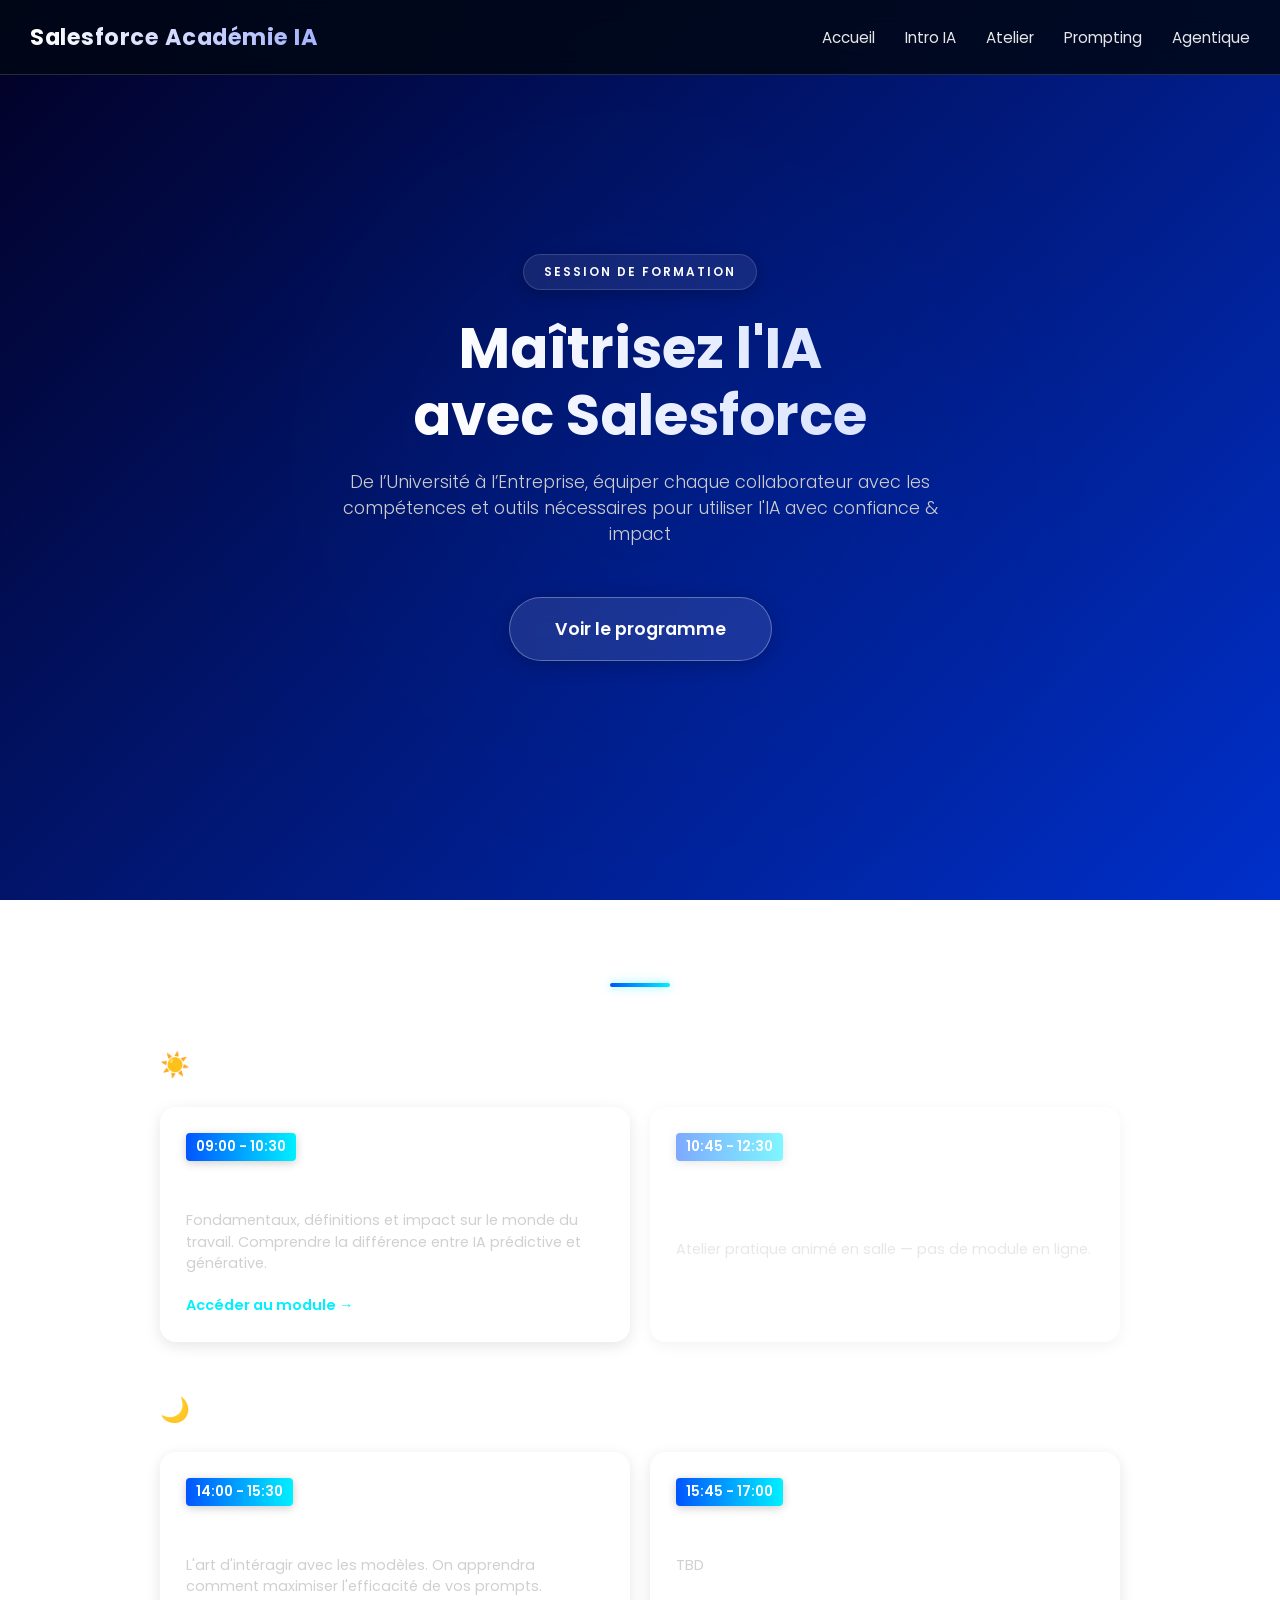
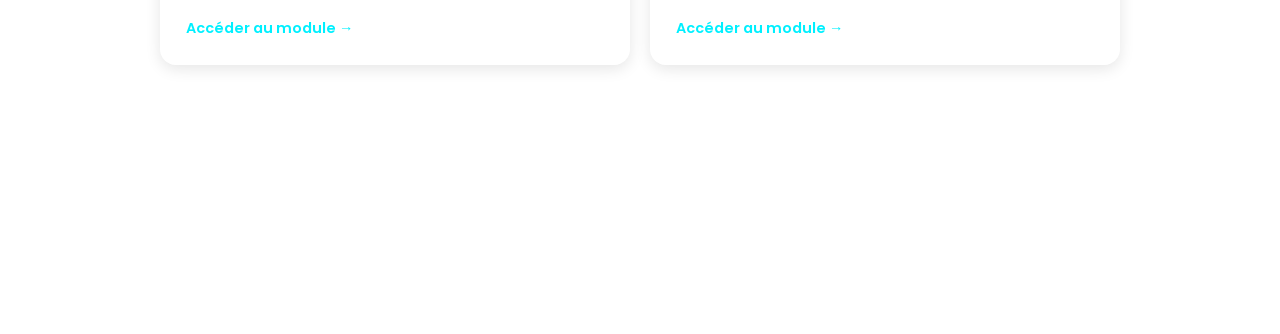
==== index.html @ 15f24043 "Remove Éthique nav item, add Accueil, delete card-game.html - Add Accueil as first nav item across a" ====
<!DOCTYPE html>
<html lang="fr">
<head>
    <meta charset="UTF-8">
    <meta name="viewport" content="width=device-width, initial-scale=1.0">
    <title>IA Académie - Accueil</title>
    
    <link href="https://fonts.googleapis.com/css2?family=Poppins:wght@300;400;500;600;700&display=swap" rel="stylesheet">
    
    <style>
        /* --- VARIABLES & SETUP --- */
        :root {
            /* Background: Gradient Moderne basé sur #0030CB */
            --bg-gradient: linear-gradient(135deg, #020024 0%, #0030CB 100%);
            
            /* On garde le gradient CTA pour les accents (titres, badges) uniquement */
            --cta-gradient: linear-gradient(90deg, #0055FF 0%, #00F0FF 100%);
            
            --text-main: #FFFFFF;
            --text-secondary: #E0E0E0;
            --glass-bg: rgba(255, 255, 255, 0.08);
            --glass-border: rgba(255, 255, 255, 0.15);
            --accent-color: #a5b4fc;
        }

        * {
            box-sizing: border-box;
            margin: 0;
            padding: 0;
        }

        body {
            font-family: 'Poppins', sans-serif;
            background: var(--bg-gradient);
            background-attachment: fixed;
            color: var(--text-main);
            min-height: 100vh;
            overflow-x: hidden;
        }

        a { text-decoration: none; color: inherit; transition: 0.3s; }
        ul { list-style: none; }

        /* --- NAVBAR --- */
        .navbar {
            background: rgba(0, 8, 20, 0.85);
            backdrop-filter: blur(12px);
            -webkit-backdrop-filter: blur(12px);
            padding: 20px 30px;
            display: flex;
            justify-content: space-between;
            align-items: center;
            position: sticky;
            top: 0;
            z-index: 100;
            border-bottom: 1px solid var(--glass-border);
        }

        .logo {
            font-size: 1.4rem;
            font-weight: 700;
            letter-spacing: 0.5px;
            display: flex;
            align-items: center;
            gap: 10px;
            background: linear-gradient(to right, #fff, #a5b4fc);
            -webkit-background-clip: text;
            -webkit-text-fill-color: transparent;
        }

        .nav-links { display: flex; gap: 30px; }
        .nav-links a { font-size: 0.95rem; font-weight: 400; opacity: 0.9; }
        .nav-links a:hover { opacity: 1; text-shadow: 0 0 10px rgba(255,255,255,0.5); }
        .hamburger { display: none; cursor: pointer; font-size: 1.8rem; color: white; }

        /* --- HERO SECTION --- */
        .hero {
            min-height: 85vh;
            display: flex;
            flex-direction: column;
            justify-content: center;
            align-items: center;
            text-align: center;
            padding: 20px;
            position: relative;
        }

        .hero::after {
            content: '';
            position: absolute;
            width: 300px;
            height: 300px;
            background: #0055FF;
            filter: blur(150px);
            opacity: 0.2;
            z-index: -1;
            border-radius: 50%;
        }

        .badge {
            background: var(--glass-bg);
            border: 1px solid var(--glass-border);
            color: #fff;
            padding: 8px 20px;
            border-radius: 50px;
            font-size: 0.75rem;
            font-weight: 600;
            text-transform: uppercase;
            letter-spacing: 2px;
            margin-bottom: 25px;
            backdrop-filter: blur(5px);
            box-shadow: 0 4px 15px rgba(0,0,0,0.2);
        }

        h1 {
            font-size: 3.5rem;
            line-height: 1.2;
            margin-bottom: 20px;
            font-weight: 700;
            background: linear-gradient(to right, #ffffff, #dbe4ff);
            -webkit-background-clip: text;
            -webkit-text-fill-color: transparent;
        }

        p.subtitle {
            font-size: 1.1rem;
            color: #ccc;
            max-width: 600px;
            margin-bottom: 50px;
            font-weight: 300;
        }

        /* --- BOUTON GLASSMORPHISM --- */
        .cta-button {
            /* Fond blanc transparent */
            background: rgba(255, 255, 255, 0.1); 
            /* Effet de flou */
            backdrop-filter: blur(12px);
            -webkit-backdrop-filter: blur(12px);
            
            color: white;
            border: 1px solid rgba(255, 255, 255, 0.3); /* Bordure fine et claire */
            
            padding: 18px 45px;
            border-radius: 50px;
            font-weight: 600;
            font-size: 1.1rem;
            transition: all 0.3s ease;
            box-shadow: 0 4px 20px rgba(0, 0, 0, 0.2);
        }

        .cta-button:hover {
            /* Devient plus blanc/opaque au survol */
            background: rgba(255, 255, 255, 0.25);
            transform: translateY(-3px) scale(1.02);
            box-shadow: 0 10px 30px rgba(255, 255, 255, 0.15); /* Glow blanc subtil */
            border-color: rgba(255, 255, 255, 0.5);
        }

        /* --- PLANNING SECTION --- */
        .planning-section {
            max-width: 1000px;
            margin: 0 auto;
            padding: 80px 20px;
        }

        .section-title {
            text-align: center;
            font-size: 2rem;
            margin-bottom: 60px;
            position: relative;
            display: inline-block;
            left: 50%;
            transform: translateX(-50%);
        }
        
        .section-title::after {
            content: '';
            display: block;
            width: 60px;
            height: 4px;
            background: var(--cta-gradient);
            margin: 15px auto 0;
            border-radius: 2px;
            box-shadow: 0 0 10px rgba(0, 240, 255, 0.5);
        }

        .session-block {
            margin-bottom: 50px;
        }

        .session-header {
            display: flex;
            align-items: center;
            gap: 15px;
            margin-bottom: 25px;
            color: #fff;
        }

        .session-header h3 {
            font-size: 1.5rem;
            font-weight: 600;
        }

        .session-icon {
            font-size: 1.5rem;
        }

        /* Grid des cartes */
        .cards-grid {
            display: grid;
            grid-template-columns: repeat(auto-fit, minmax(280px, 1fr));
            gap: 20px;
        }

        /* Style des cartes */
        .schedule-card {
            background: var(--glass-bg);
            border: 1px solid var(--glass-border);
            padding: 25px;
            border-radius: 16px;
            transition: all 0.3s ease;
            cursor: pointer;
            display: flex;
            flex-direction: column;
            height: 100%;
            position: relative;
            overflow: hidden;
            box-shadow: 0 4px 15px rgba(0, 0, 0, 0.1);
        }

        .schedule-card:hover {
            background: rgba(255, 255, 255, 0.15);
            transform: translateY(-5px);
            border-color: rgba(255, 255, 255, 0.3);
            box-shadow: 0 15px 40px rgba(0, 0, 0, 0.4);
        }

        .card-time {
            font-size: 0.85rem;
            font-weight: 600;
            color: #fff;
            margin-bottom: 10px;
            display: inline-block;
            background: var(--cta-gradient);
            padding: 4px 10px;
            border-radius: 4px;
            width: fit-content;
            box-shadow: 0 2px 10px rgba(0,0,0,0.2);
        }

        .schedule-card h4 {
            font-size: 1.2rem;
            margin-bottom: 10px;
            color: white;
        }

        .schedule-card p {
            font-size: 0.9rem;
            color: #d0d0d0;
            margin-bottom: 20px;
            flex-grow: 1;
            line-height: 1.5;
        }

        .card-link {
            font-size: 0.9rem;
            font-weight: 600;
            color: #00F0FF;
            display: flex;
            align-items: center;
            gap: 5px;
            opacity: 1;
        }

        .schedule-card:hover .card-link {
            text-decoration: underline;
            text-shadow: 0 0 8px rgba(0, 240, 255, 0.6);
        }

        /* --- FOOTER --- */
        footer {
            text-align: center;
            padding: 40px 20px;
            font-size: 0.8rem;
            color: rgba(255,255,255,0.5);
            border-top: 1px solid var(--glass-border);
            margin-top: 40px;
        }

        /* --- RESPONSIVE --- */
        @media (max-width: 768px) {
            h1 { font-size: 2.2rem; }
            .section-title { font-size: 1.6rem; }
            
            .hamburger { display: block; }
            .nav-links {
                position: absolute; top: 70px; left: 0; width: 100%;
                background: rgba(0, 8, 20, 0.95);
                backdrop-filter: blur(15px);
                flex-direction: column; align-items: center;
                padding: 40px 0;
                transform: translateY(-150%); transition: transform 0.4s ease;
                z-index: 99;
                border-bottom: 1px solid var(--glass-border);
            }
            .nav-links.active { transform: translateY(0); }
        }
    </style>
</head>
<body>

    <!-- Navigation -->
    <nav class="navbar">
        <a href="index.html" class="logo">Salesforce Académie IA</a>
        <div class="hamburger" onclick="toggleMenu()">☰</div>
        <ul class="nav-links" id="navLinks">
            <li><a href="index.html" class="active">Accueil</a></li>
            <li><a href="module1.html">Intro IA</a></li>
            <li><a href="atelier.html">Atelier</a></li>
            <li><a href="prompting.html">Prompting</a></li>
            <li><a href="agentique.html">Agentique</a></li>
        </ul>
    </nav>

    <!-- Hero Section -->
    <header class="hero">
        <span class="badge">Session de Formation</span>
        <h1>Maîtrisez l'IA<br>avec Salesforce</h1>
        <p class="subtitle">
            De l’Université à l’Entreprise, équiper chaque collaborateur avec les compétences et outils nécessaires pour utiliser l'IA avec confiance & impact

        </p>
        <a href="#planning" class="cta-button">Voir le programme</a>
    </header>

    <!-- Planning Section -->
    <section id="planning" class="planning-section">
        <h2 class="section-title">Planning de la Formation</h2>

        <!-- MATIN -->
        <div class="session-block">
            <div class="session-header">
                <span class="session-icon">☀️</span>
                <h3>Matin</h3>
            </div>
            
            <div class="cards-grid">
                <!-- Card 1 -->
                <a href="module1.html" class="schedule-card">
                    <span class="card-time">09:00 - 10:30</span>
                    <h4>Introduction à l'IA</h4>
                    <p>Fondamentaux, définitions et impact sur le monde du travail. Comprendre la différence entre IA prédictive et générative.</p>
                    <span class="card-link">Accéder au module →</span>
                </a>

                <!-- Card 2 -->
                <div class="schedule-card" style="opacity: 0.5; cursor: default;">
                    <span class="card-time">10:45 - 12:30</span>
                    <h4>Capacités de l'IA, usage éthique et responsable</h4>
                    <p>Atelier pratique animé en salle — pas de module en ligne.</p>
                </div>
            </div>
        </div>

        <!-- APRES-MIDI -->
        <div class="session-block">
            <div class="session-header">
                <span class="session-icon">🌙</span>
                <h3>Après-midi</h3>
            </div>
            
            <div class="cards-grid">
                <!-- Card 3 -->
                <a href="prompting.html" class="schedule-card">
                    <span class="card-time">14:00 - 15:30</span>
                    <h4>Prompt Engineering</h4>
                    <p>L'art d'intéragir avec les modèles. On apprendra comment maximiser l'efficacité de vos prompts.</p>
                    <span class="card-link">Accéder au module →</span>
                </a>

                <!-- Card 4 -->
                <a href="agentique.html" class="schedule-card">
                    <span class="card-time">15:45 - 17:00</span>
                    <h4>Atelier Pratique: agentique</h4>
                    <p>TBD</p>
                    <span class="card-link">Accéder au module →</span>
                </a>
            </div>
        </div>

    </section>

    <!-- Footer -->
    <footer>
        <p>© 2026 IA Académie - Salesforce</p>
    </footer>

    <!-- Script -->
    <script>
        function toggleMenu() {
            const nav = document.getElementById('navLinks');
            nav.classList.toggle('active');
        }
    </script>

</body>
</html>
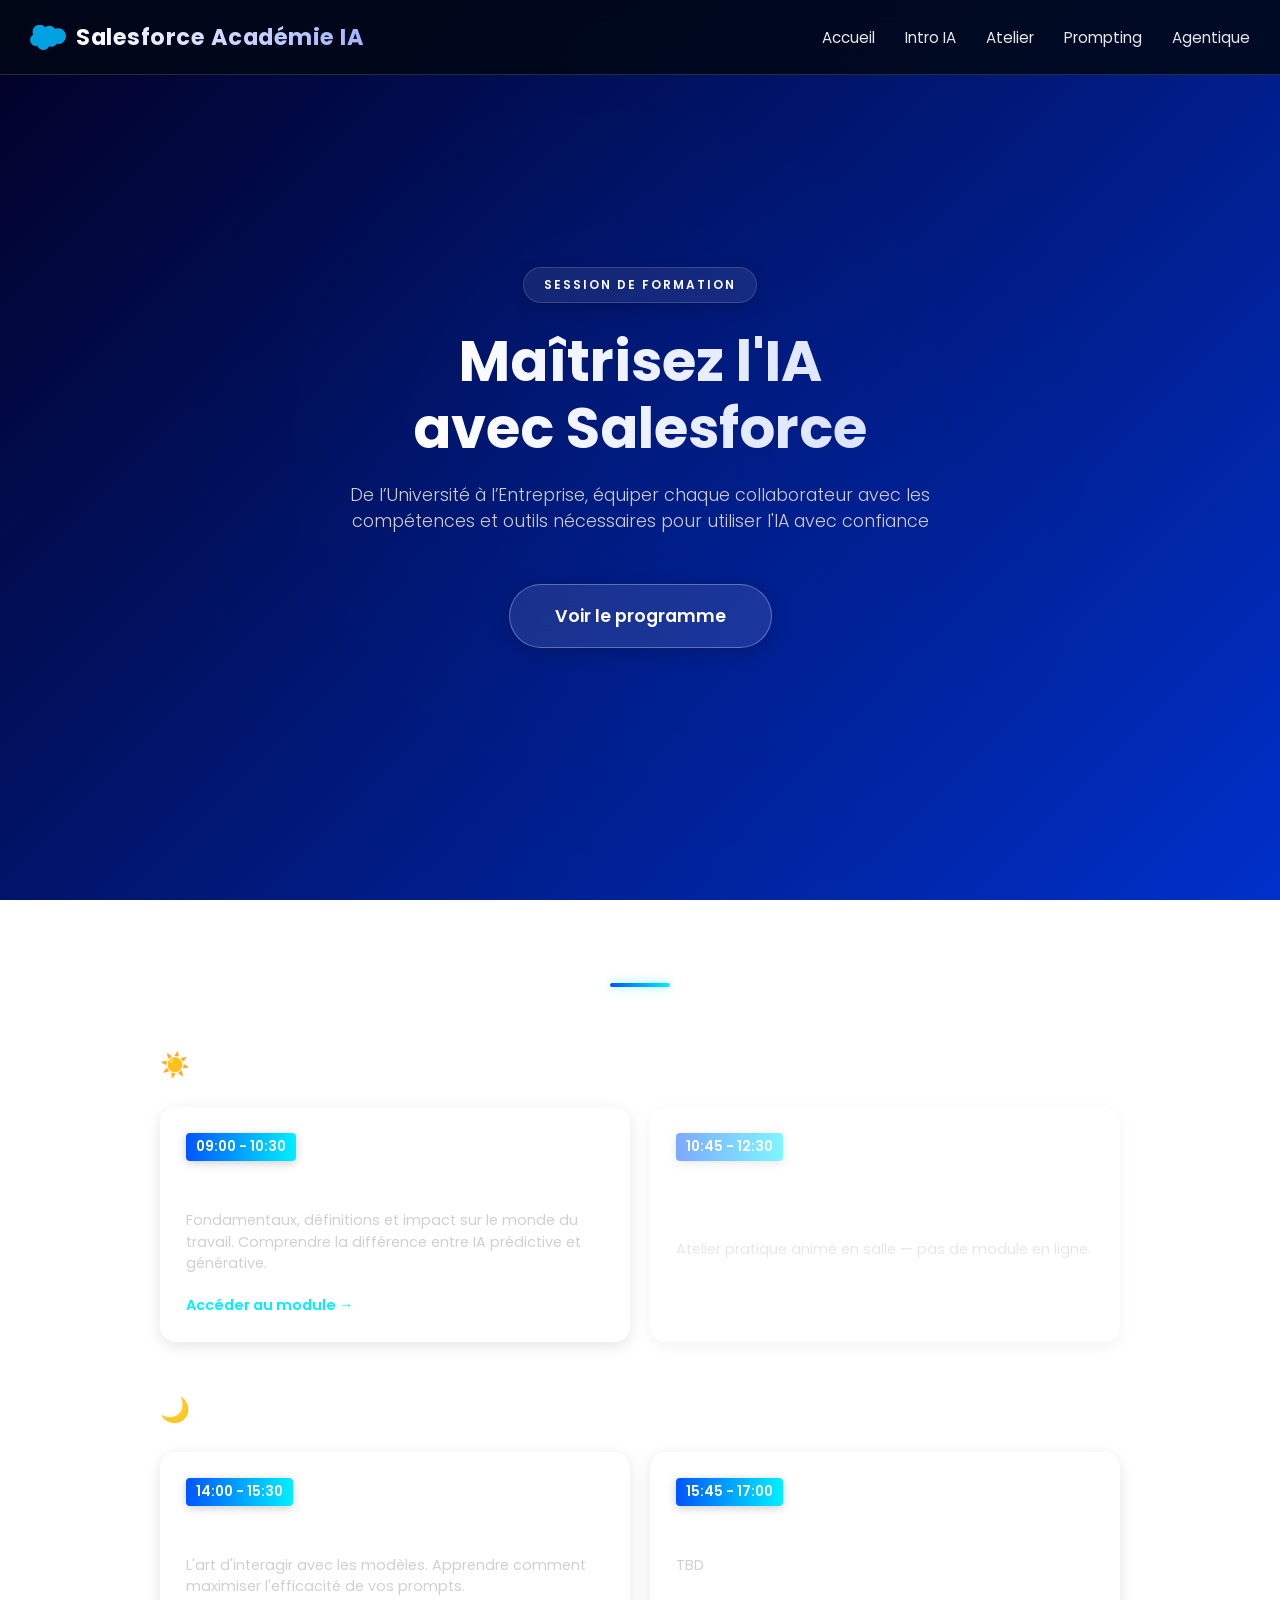
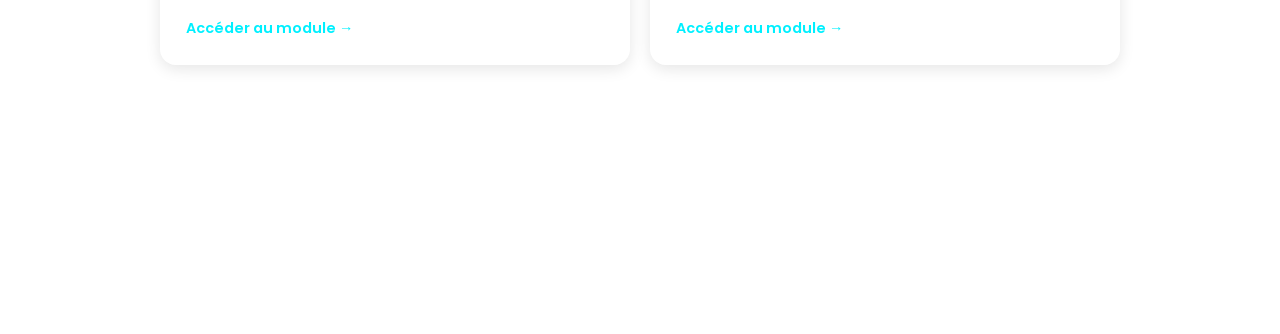
==== commit 9aaa5d8b: "Enhance navbar logo with SVG and gradient text - Update logo in the navbar to include an SVG graphic" ====
--- a/index.html
+++ b/index.html
@@ -63,6 +63,11 @@
             display: flex;
             align-items: center;
             gap: 10px;
+        }
+
+        .logo svg { flex-shrink: 0; }
+
+        .logo span {
             background: linear-gradient(to right, #fff, #a5b4fc);
             -webkit-background-clip: text;
             -webkit-text-fill-color: transparent;
@@ -312,7 +317,10 @@
 
     <!-- Navigation -->
     <nav class="navbar">
-        <a href="index.html" class="logo">Salesforce Académie IA</a>
+        <a href="index.html" class="logo">
+          <svg width="36" height="25" viewBox="0 0 273 191" aria-hidden="true"><path fill="#00A1E0" d="M113.7 20.8c8.8-9.2 21-14.9 34.6-14.9 18 0 33.7 10 42.1 24.9 7.3-3.3 15.3-5.1 23.8-5.1 32.5 0 58.9 26.6 58.9 59.5 0 32.8-26.4 59.5-58.9 59.5-4 0-7.9-.4-11.7-1.2-7.4 13.2-21.5 22.1-37.7 22.1-6.8 0-13.2-1.6-18.9-4.3-7.5 17.6-25 30-45.4 30-21.3 0-39.4-13.4-46.4-32.2-3.1.7-6.3 1-9.6 1C20.4 160.1 0 139.6 0 114.1 0 97 9.2 82.1 22.9 74.3c-2.9-6.7-4.5-14.1-4.5-21.9 0-30.4 24.7-55 55.2-55 17.9 0 33.8 8.5 43.9 21.7z"/></svg>
+          <span>Salesforce Académie IA</span>
+        </a>
         <div class="hamburger" onclick="toggleMenu()">☰</div>
         <ul class="nav-links" id="navLinks">
             <li><a href="index.html" class="active">Accueil</a></li>
@@ -328,8 +336,7 @@
         <span class="badge">Session de Formation</span>
         <h1>Maîtrisez l'IA<br>avec Salesforce</h1>
         <p class="subtitle">
-            De l’Université à l’Entreprise, équiper chaque collaborateur avec les compétences et outils nécessaires pour utiliser l'IA avec confiance & impact
-
+            De l’Université à l’Entreprise, équiper chaque collaborateur avec les compétences et outils nécessaires pour utiliser l'IA avec confiance
         </p>
         <a href="#planning" class="cta-button">Voir le programme</a>
     </header>
@@ -375,7 +382,7 @@
                 <a href="prompting.html" class="schedule-card">
                     <span class="card-time">14:00 - 15:30</span>
                     <h4>Prompt Engineering</h4>
-                    <p>L'art d'intéragir avec les modèles. On apprendra comment maximiser l'efficacité de vos prompts.</p>
+                    <p>L'art d'interagir avec les modèles. Apprendre comment maximiser l'efficacité de vos prompts.</p>
                     <span class="card-link">Accéder au module →</span>
                 </a>
 
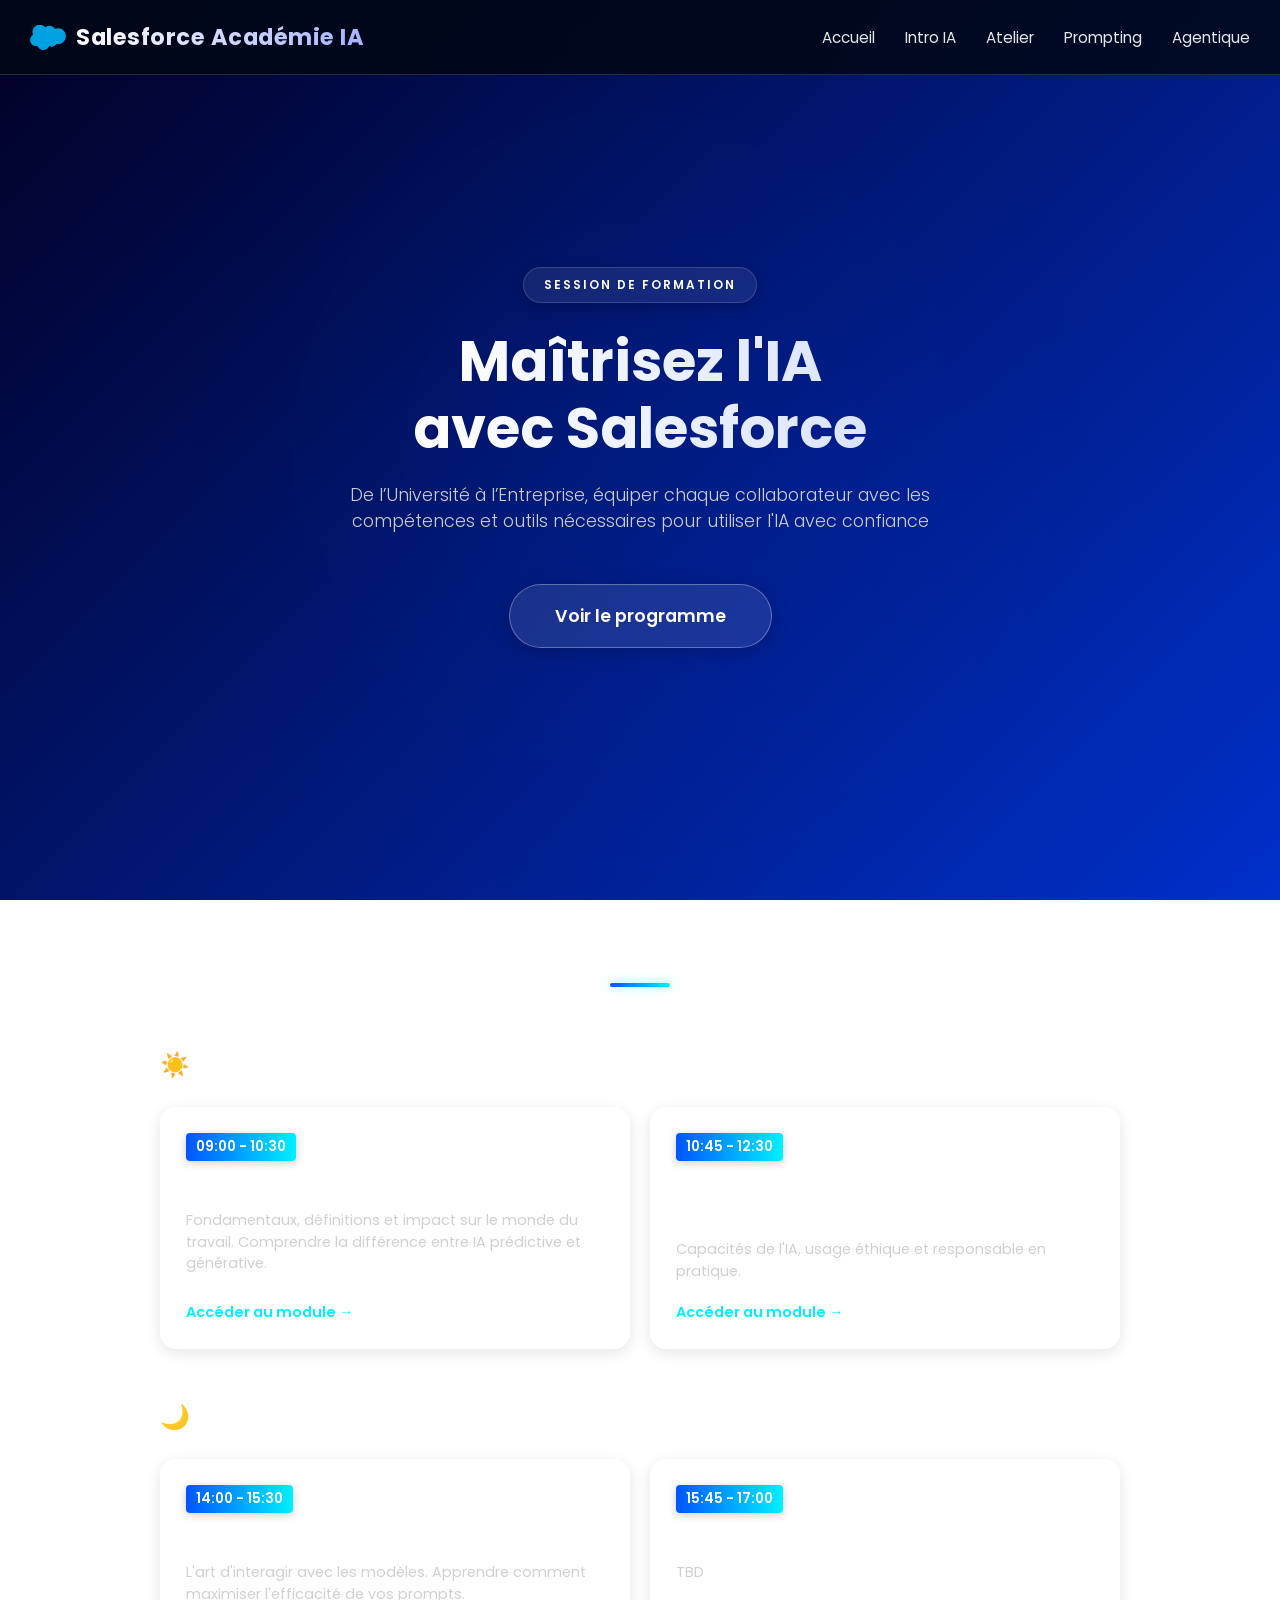
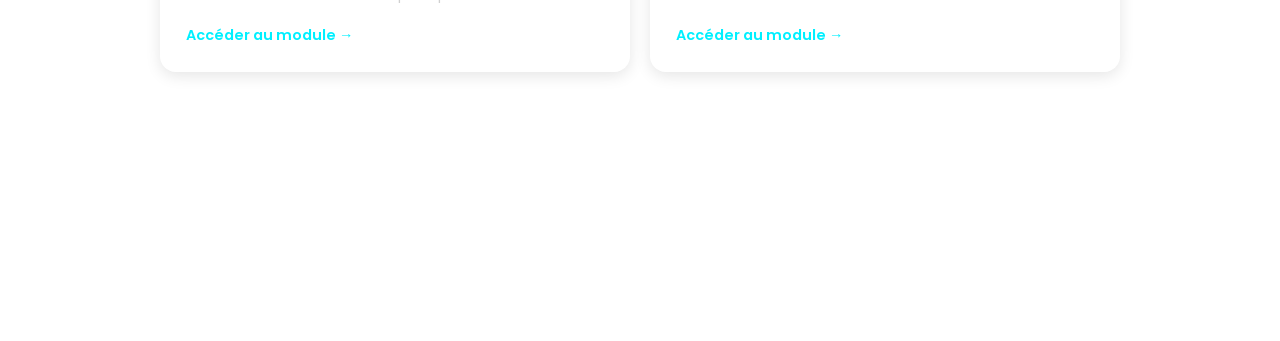
==== commit 5a253509: "Activate card 2 on homepage and add Module 2 badge to Atelier page - Convert disabled card 2 (Capaci" ====
--- a/index.html
+++ b/index.html
@@ -362,11 +362,12 @@
                 </a>
 
                 <!-- Card 2 -->
-                <div class="schedule-card" style="opacity: 0.5; cursor: default;">
+                <a href="atelier.html" class="schedule-card">
                     <span class="card-time">10:45 - 12:30</span>
                     <h4>Capacités de l'IA, usage éthique et responsable</h4>
-                    <p>Atelier pratique animé en salle — pas de module en ligne.</p>
-                </div>
+                    <p>Capacités de l'IA, usage éthique et responsable en pratique.</p>
+                    <span class="card-link">Accéder au module →</span>
+                </a>
             </div>
         </div>
 
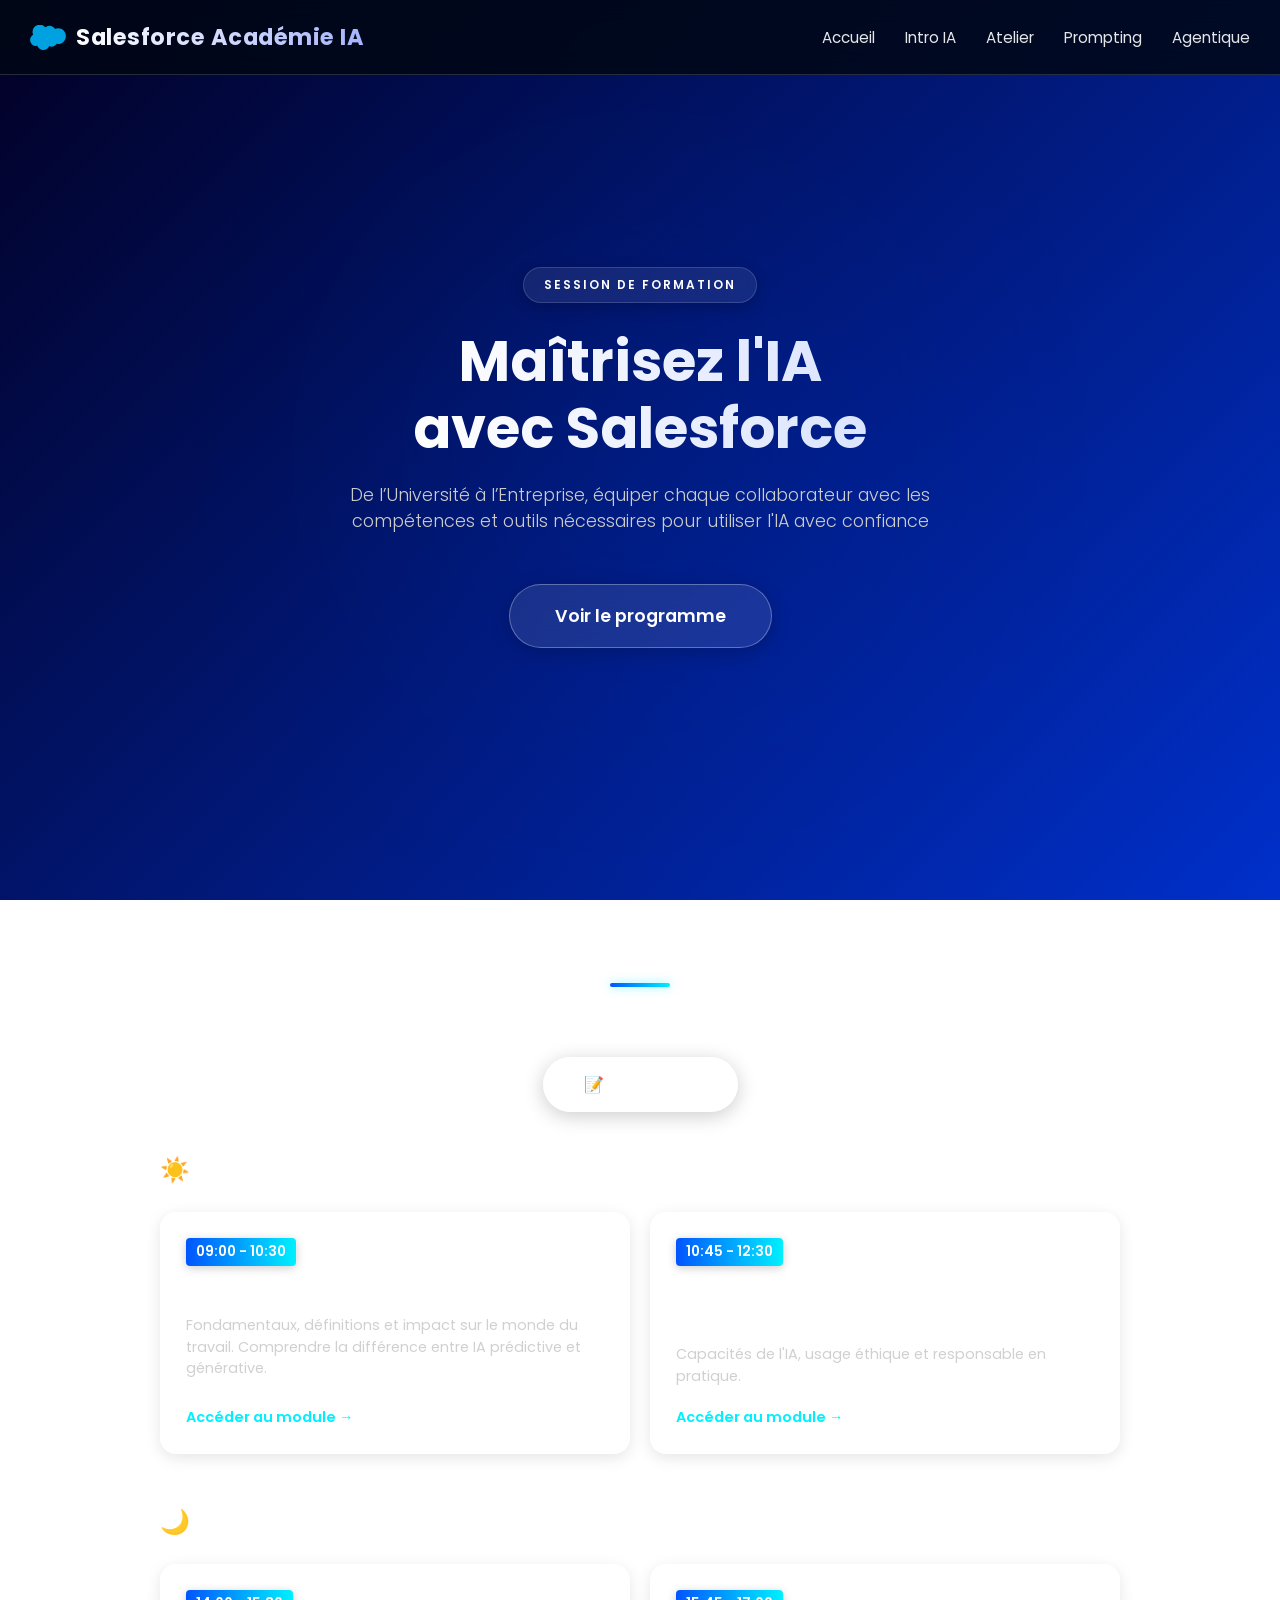
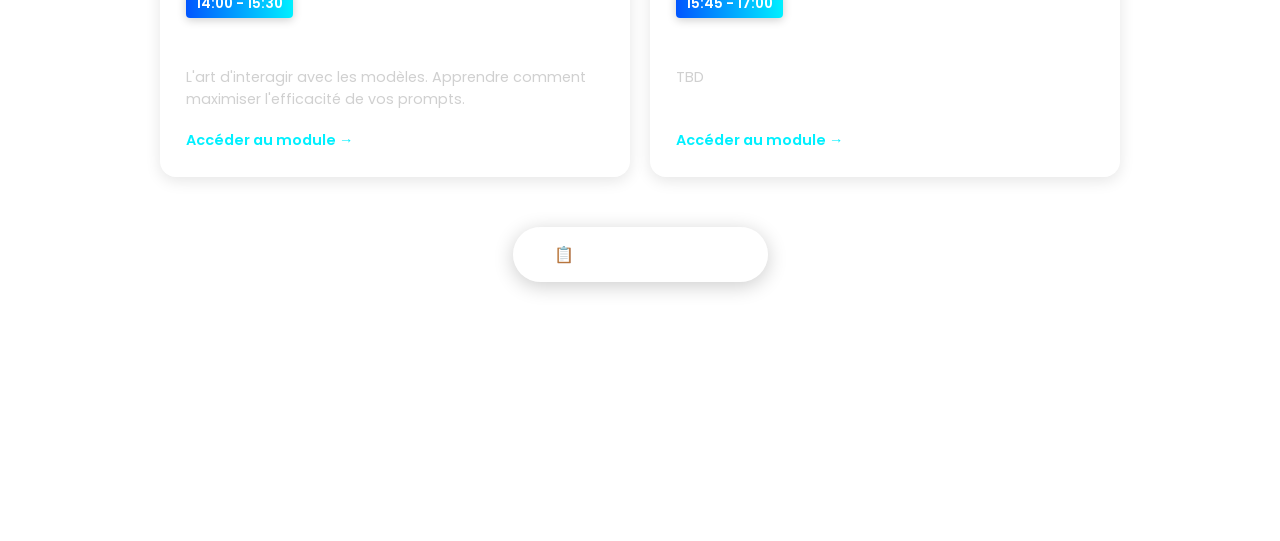
==== commit c13bdfd4: "Add Icebreaker and Bilan survey CTA buttons to planning section Add two glassmorphism pill buttons i" ====
--- a/index.html
+++ b/index.html
@@ -281,6 +281,34 @@
         .schedule-card:hover .card-link {
             text-decoration: underline;
             text-shadow: 0 0 8px rgba(0, 240, 255, 0.6);
+        }
+
+        /* --- SURVEY CTA --- */
+        .survey-cta {
+            display: flex;
+            justify-content: center;
+            margin: 10px 0 40px;
+        }
+
+        .survey-cta a {
+            background: rgba(255, 255, 255, 0.1);
+            backdrop-filter: blur(12px);
+            -webkit-backdrop-filter: blur(12px);
+            color: white;
+            border: 1px solid rgba(255, 255, 255, 0.3);
+            padding: 14px 40px;
+            border-radius: 50px;
+            font-weight: 600;
+            font-size: 1rem;
+            transition: all 0.3s ease;
+            box-shadow: 0 4px 20px rgba(0, 0, 0, 0.2);
+        }
+
+        .survey-cta a:hover {
+            background: rgba(255, 255, 255, 0.25);
+            transform: translateY(-3px);
+            box-shadow: 0 10px 30px rgba(255, 255, 255, 0.15);
+            border-color: rgba(255, 255, 255, 0.5);
         }
 
         /* --- FOOTER --- */
@@ -345,6 +373,12 @@
     <section id="planning" class="planning-section">
         <h2 class="section-title">Planning de la Formation</h2>
 
+        <div class="survey-cta">
+            <a href="https://docs.google.com/forms/d/e/1FAIpQLSdh7FRAZE_5C-WHEEUh0T2xPKEbGEBW0-rpfwL7Cf2X2sF14A/viewform?usp=header" target="_blank" rel="noopener noreferrer">
+                📝 Icebreaker
+            </a>
+        </div>
+
         <!-- MATIN -->
         <div class="session-block">
             <div class="session-header">
@@ -397,6 +431,12 @@
             </div>
         </div>
 
+        <div class="survey-cta">
+            <a href="https://docs.google.com/forms/d/e/1FAIpQLSfpRXRvVIoD89FZanu3e4SInQTJPW7uNGNzbZXC8eq5pmvjHg/viewform?usp=header" target="_blank" rel="noopener noreferrer">
+                📋 Bilan de la journée
+            </a>
+        </div>
+
     </section>
 
     <!-- Footer -->
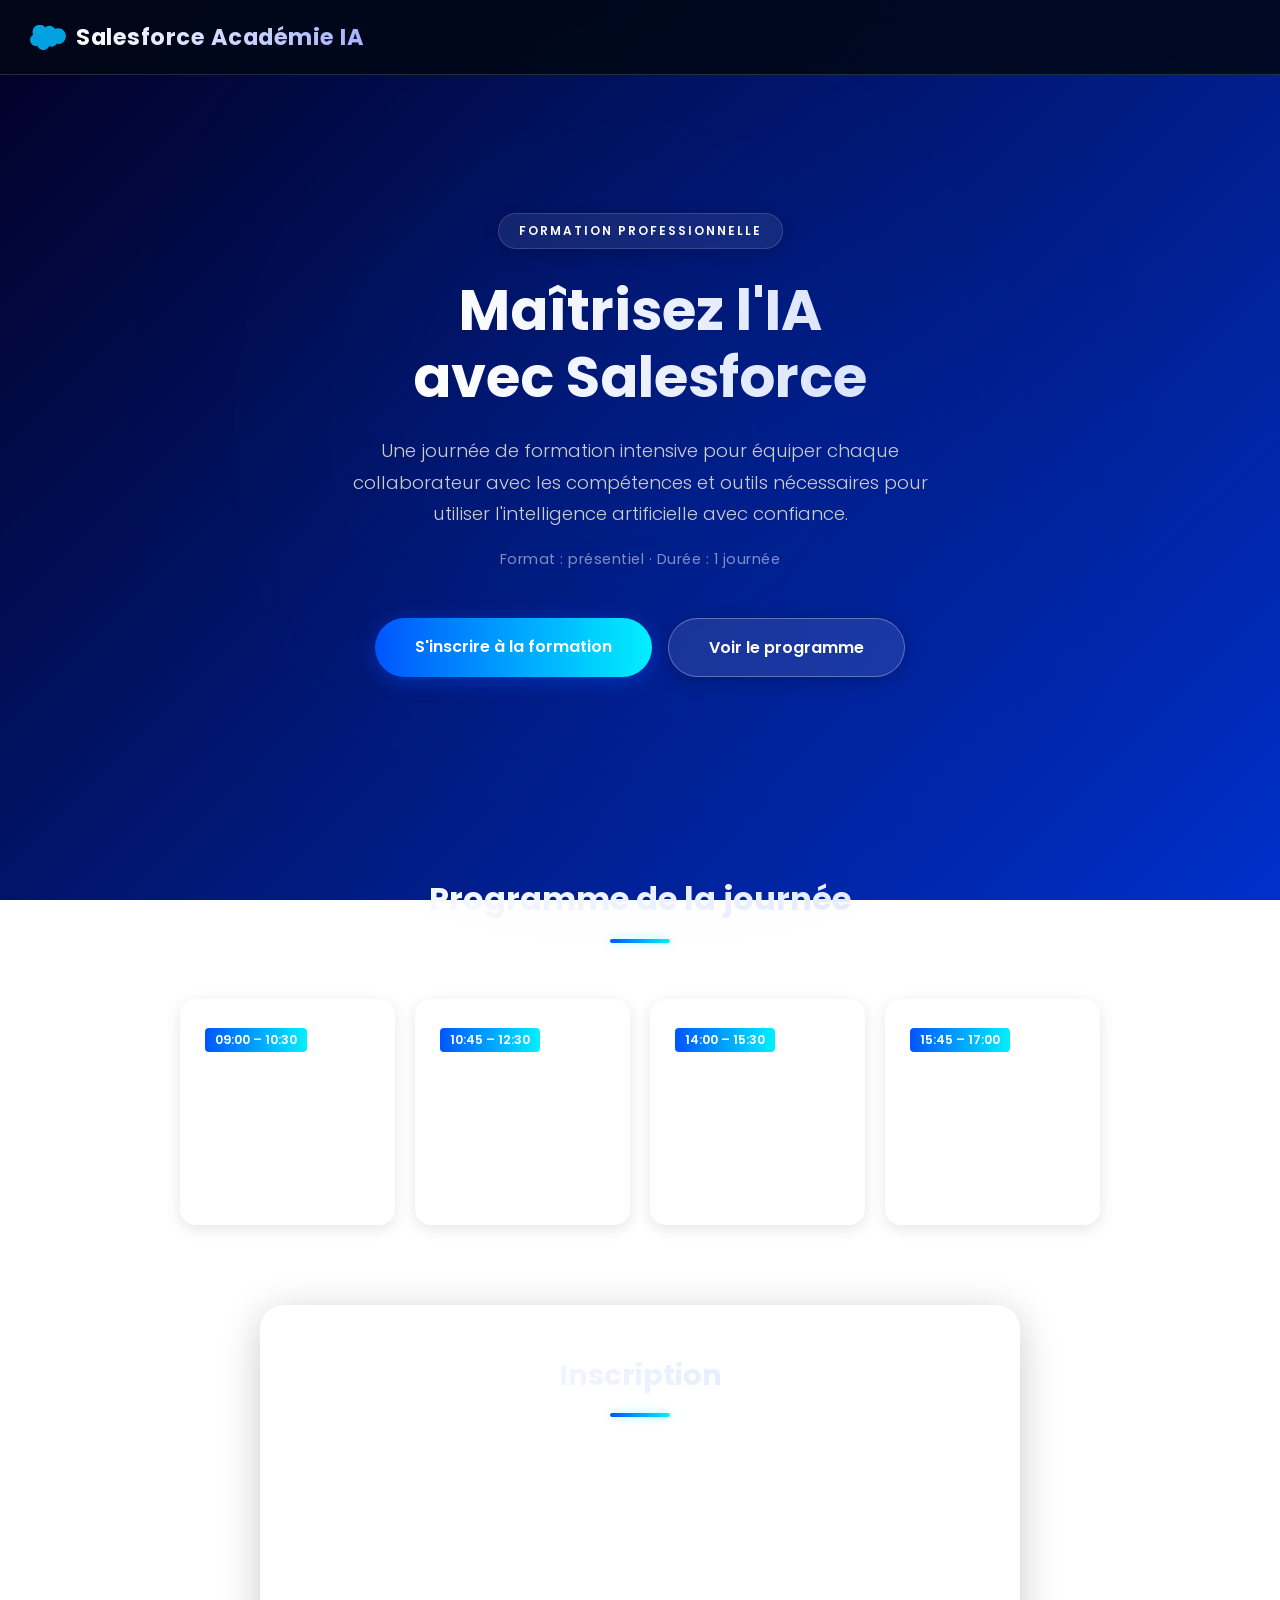
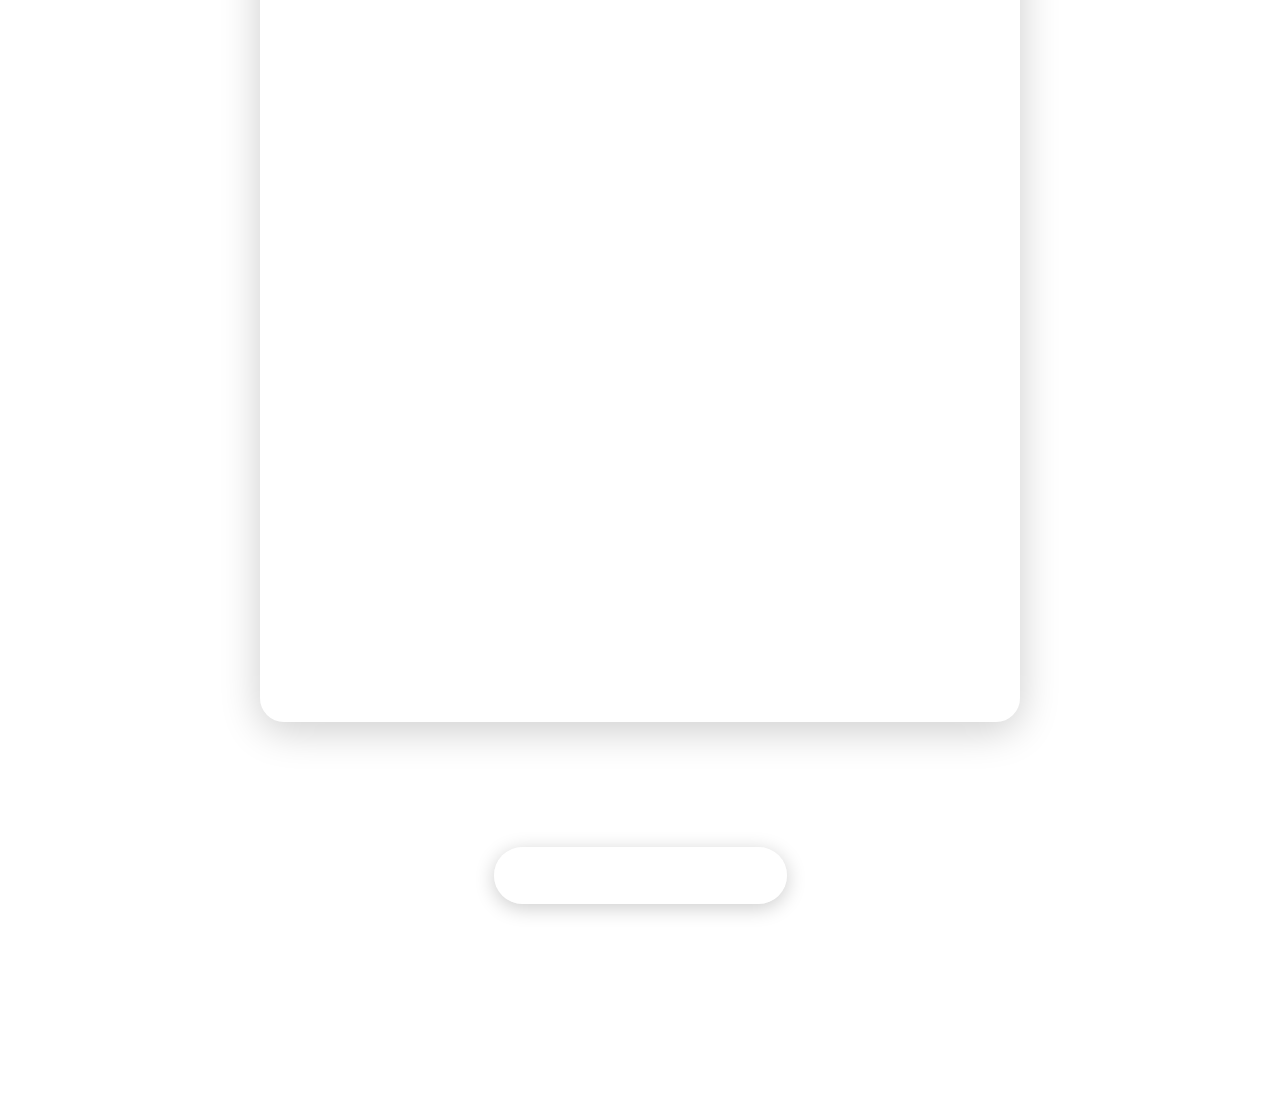
==== commit 34d45e1c: "Add public landing page and move training home to home.html Create a new index.html landing page wit" ====
--- a/index.html
+++ b/index.html
@@ -3,31 +3,21 @@
 <head>
     <meta charset="UTF-8">
     <meta name="viewport" content="width=device-width, initial-scale=1.0">
-    <title>IA Académie - Accueil</title>
-    
+    <title>Salesforce Académie IA — Inscription</title>
+
     <link href="https://fonts.googleapis.com/css2?family=Poppins:wght@300;400;500;600;700&display=swap" rel="stylesheet">
-    
+
     <style>
         /* --- VARIABLES & SETUP --- */
         :root {
-            /* Background: Gradient Moderne basé sur #0030CB */
             --bg-gradient: linear-gradient(135deg, #020024 0%, #0030CB 100%);
-            
-            /* On garde le gradient CTA pour les accents (titres, badges) uniquement */
             --cta-gradient: linear-gradient(90deg, #0055FF 0%, #00F0FF 100%);
-            
             --text-main: #FFFFFF;
-            --text-secondary: #E0E0E0;
             --glass-bg: rgba(255, 255, 255, 0.08);
             --glass-border: rgba(255, 255, 255, 0.15);
-            --accent-color: #a5b4fc;
-        }
-
-        * {
-            box-sizing: border-box;
-            margin: 0;
-            padding: 0;
-        }
+        }
+
+        * { box-sizing: border-box; margin: 0; padding: 0; }
 
         body {
             font-family: 'Poppins', sans-serif;
@@ -39,7 +29,6 @@
         }
 
         a { text-decoration: none; color: inherit; transition: 0.3s; }
-        ul { list-style: none; }
 
         /* --- NAVBAR --- */
         .navbar {
@@ -73,33 +62,31 @@
             -webkit-text-fill-color: transparent;
         }
 
-        .nav-links { display: flex; gap: 30px; }
-        .nav-links a { font-size: 0.95rem; font-weight: 400; opacity: 0.9; }
-        .nav-links a:hover { opacity: 1; text-shadow: 0 0 10px rgba(255,255,255,0.5); }
-        .hamburger { display: none; cursor: pointer; font-size: 1.8rem; color: white; }
-
-        /* --- HERO SECTION --- */
+        /* --- HERO --- */
         .hero {
-            min-height: 85vh;
+            min-height: 80vh;
             display: flex;
             flex-direction: column;
             justify-content: center;
             align-items: center;
             text-align: center;
-            padding: 20px;
+            padding: 60px 20px 40px;
             position: relative;
         }
 
         .hero::after {
             content: '';
             position: absolute;
-            width: 300px;
-            height: 300px;
+            width: 400px;
+            height: 400px;
             background: #0055FF;
-            filter: blur(150px);
-            opacity: 0.2;
+            filter: blur(160px);
+            opacity: 0.18;
             z-index: -1;
             border-radius: 50%;
+            top: 50%;
+            left: 50%;
+            transform: translate(-50%, -50%);
         }
 
         .badge {
@@ -112,7 +99,7 @@
             font-weight: 600;
             text-transform: uppercase;
             letter-spacing: 2px;
-            margin-bottom: 25px;
+            margin-bottom: 28px;
             backdrop-filter: blur(5px);
             box-shadow: 0 4px 15px rgba(0,0,0,0.2);
         }
@@ -120,183 +107,61 @@
         h1 {
             font-size: 3.5rem;
             line-height: 1.2;
-            margin-bottom: 20px;
+            margin-bottom: 24px;
             font-weight: 700;
             background: linear-gradient(to right, #ffffff, #dbe4ff);
             -webkit-background-clip: text;
             -webkit-text-fill-color: transparent;
         }
 
-        p.subtitle {
-            font-size: 1.1rem;
+        .subtitle {
+            font-size: 1.15rem;
             color: #ccc;
-            max-width: 600px;
-            margin-bottom: 50px;
+            max-width: 620px;
+            margin-bottom: 20px;
             font-weight: 300;
-        }
-
-        /* --- BOUTON GLASSMORPHISM --- */
-        .cta-button {
-            /* Fond blanc transparent */
-            background: rgba(255, 255, 255, 0.1); 
-            /* Effet de flou */
-            backdrop-filter: blur(12px);
-            -webkit-backdrop-filter: blur(12px);
-            
+            line-height: 1.7;
+        }
+
+        .hero-meta {
+            font-size: 0.9rem;
+            color: rgba(255,255,255,0.5);
+            margin-bottom: 48px;
+            letter-spacing: 0.5px;
+        }
+
+        .hero-actions {
+            display: flex;
+            gap: 16px;
+            flex-wrap: wrap;
+            justify-content: center;
+        }
+
+        .btn-primary {
+            background: var(--cta-gradient);
             color: white;
-            border: 1px solid rgba(255, 255, 255, 0.3); /* Bordure fine et claire */
-            
-            padding: 18px 45px;
+            border: none;
+            padding: 16px 40px;
             border-radius: 50px;
             font-weight: 600;
-            font-size: 1.1rem;
+            font-size: 1rem;
+            cursor: pointer;
             transition: all 0.3s ease;
-            box-shadow: 0 4px 20px rgba(0, 0, 0, 0.2);
-        }
-
-        .cta-button:hover {
-            /* Devient plus blanc/opaque au survol */
-            background: rgba(255, 255, 255, 0.25);
+            box-shadow: 0 4px 20px rgba(0, 85, 255, 0.4);
+        }
+
+        .btn-primary:hover {
             transform: translateY(-3px) scale(1.02);
-            box-shadow: 0 10px 30px rgba(255, 255, 255, 0.15); /* Glow blanc subtil */
-            border-color: rgba(255, 255, 255, 0.5);
-        }
-
-        /* --- PLANNING SECTION --- */
-        .planning-section {
-            max-width: 1000px;
-            margin: 0 auto;
-            padding: 80px 20px;
-        }
-
-        .section-title {
-            text-align: center;
-            font-size: 2rem;
-            margin-bottom: 60px;
-            position: relative;
-            display: inline-block;
-            left: 50%;
-            transform: translateX(-50%);
-        }
-        
-        .section-title::after {
-            content: '';
-            display: block;
-            width: 60px;
-            height: 4px;
-            background: var(--cta-gradient);
-            margin: 15px auto 0;
-            border-radius: 2px;
-            box-shadow: 0 0 10px rgba(0, 240, 255, 0.5);
-        }
-
-        .session-block {
-            margin-bottom: 50px;
-        }
-
-        .session-header {
-            display: flex;
-            align-items: center;
-            gap: 15px;
-            margin-bottom: 25px;
-            color: #fff;
-        }
-
-        .session-header h3 {
-            font-size: 1.5rem;
-            font-weight: 600;
-        }
-
-        .session-icon {
-            font-size: 1.5rem;
-        }
-
-        /* Grid des cartes */
-        .cards-grid {
-            display: grid;
-            grid-template-columns: repeat(auto-fit, minmax(280px, 1fr));
-            gap: 20px;
-        }
-
-        /* Style des cartes */
-        .schedule-card {
-            background: var(--glass-bg);
-            border: 1px solid var(--glass-border);
-            padding: 25px;
-            border-radius: 16px;
-            transition: all 0.3s ease;
-            cursor: pointer;
-            display: flex;
-            flex-direction: column;
-            height: 100%;
-            position: relative;
-            overflow: hidden;
-            box-shadow: 0 4px 15px rgba(0, 0, 0, 0.1);
-        }
-
-        .schedule-card:hover {
-            background: rgba(255, 255, 255, 0.15);
-            transform: translateY(-5px);
-            border-color: rgba(255, 255, 255, 0.3);
-            box-shadow: 0 15px 40px rgba(0, 0, 0, 0.4);
-        }
-
-        .card-time {
-            font-size: 0.85rem;
-            font-weight: 600;
-            color: #fff;
-            margin-bottom: 10px;
-            display: inline-block;
-            background: var(--cta-gradient);
-            padding: 4px 10px;
-            border-radius: 4px;
-            width: fit-content;
-            box-shadow: 0 2px 10px rgba(0,0,0,0.2);
-        }
-
-        .schedule-card h4 {
-            font-size: 1.2rem;
-            margin-bottom: 10px;
-            color: white;
-        }
-
-        .schedule-card p {
-            font-size: 0.9rem;
-            color: #d0d0d0;
-            margin-bottom: 20px;
-            flex-grow: 1;
-            line-height: 1.5;
-        }
-
-        .card-link {
-            font-size: 0.9rem;
-            font-weight: 600;
-            color: #00F0FF;
-            display: flex;
-            align-items: center;
-            gap: 5px;
-            opacity: 1;
-        }
-
-        .schedule-card:hover .card-link {
-            text-decoration: underline;
-            text-shadow: 0 0 8px rgba(0, 240, 255, 0.6);
-        }
-
-        /* --- SURVEY CTA --- */
-        .survey-cta {
-            display: flex;
-            justify-content: center;
-            margin: 10px 0 40px;
-        }
-
-        .survey-cta a {
+            box-shadow: 0 10px 30px rgba(0, 240, 255, 0.35);
+        }
+
+        .btn-ghost {
             background: rgba(255, 255, 255, 0.1);
             backdrop-filter: blur(12px);
             -webkit-backdrop-filter: blur(12px);
             color: white;
             border: 1px solid rgba(255, 255, 255, 0.3);
-            padding: 14px 40px;
+            padding: 16px 40px;
             border-radius: 50px;
             font-weight: 600;
             font-size: 1rem;
@@ -304,11 +169,133 @@
             box-shadow: 0 4px 20px rgba(0, 0, 0, 0.2);
         }
 
-        .survey-cta a:hover {
-            background: rgba(255, 255, 255, 0.25);
+        .btn-ghost:hover {
+            background: rgba(255, 255, 255, 0.2);
             transform: translateY(-3px);
-            box-shadow: 0 10px 30px rgba(255, 255, 255, 0.15);
             border-color: rgba(255, 255, 255, 0.5);
+        }
+
+        /* --- SECTION WRAPPER --- */
+        .section {
+            max-width: 960px;
+            margin: 0 auto;
+            padding: 80px 20px;
+        }
+
+        .section-title {
+            text-align: center;
+            font-size: 2rem;
+            font-weight: 700;
+            margin-bottom: 16px;
+            background: linear-gradient(to right, #ffffff, #dbe4ff);
+            -webkit-background-clip: text;
+            -webkit-text-fill-color: transparent;
+        }
+
+        .section-subtitle {
+            text-align: center;
+            font-size: 1rem;
+            color: rgba(255,255,255,0.55);
+            margin-bottom: 56px;
+        }
+
+        .section-divider {
+            width: 60px;
+            height: 4px;
+            background: var(--cta-gradient);
+            border-radius: 2px;
+            margin: 16px auto 56px;
+            box-shadow: 0 0 10px rgba(0, 240, 255, 0.4);
+        }
+
+        /* --- PROGRAMME CARDS --- */
+        .programme-grid {
+            display: grid;
+            grid-template-columns: repeat(auto-fit, minmax(200px, 1fr));
+            gap: 20px;
+        }
+
+        .programme-card {
+            background: var(--glass-bg);
+            border: 1px solid var(--glass-border);
+            border-radius: 16px;
+            padding: 28px 24px;
+            display: flex;
+            flex-direction: column;
+            gap: 10px;
+            box-shadow: 0 4px 15px rgba(0,0,0,0.1);
+            transition: all 0.3s ease;
+        }
+
+        .programme-card:hover {
+            background: rgba(255,255,255,0.12);
+            transform: translateY(-4px);
+            box-shadow: 0 12px 35px rgba(0,0,0,0.3);
+        }
+
+        .card-slot {
+            font-size: 0.78rem;
+            font-weight: 600;
+            color: #fff;
+            display: inline-block;
+            background: var(--cta-gradient);
+            padding: 3px 10px;
+            border-radius: 4px;
+            width: fit-content;
+        }
+
+        .programme-card h3 {
+            font-size: 1rem;
+            font-weight: 600;
+            color: #fff;
+            line-height: 1.4;
+        }
+
+        .programme-card p {
+            font-size: 0.85rem;
+            color: rgba(255,255,255,0.6);
+            line-height: 1.5;
+        }
+
+        /* --- REGISTRATION SECTION --- */
+        .registration-section {
+            background: var(--glass-bg);
+            border: 1px solid var(--glass-border);
+            border-radius: 24px;
+            padding: 48px 40px;
+            max-width: 760px;
+            margin: 0 auto;
+            box-shadow: 0 8px 40px rgba(0,0,0,0.2);
+            backdrop-filter: blur(10px);
+        }
+
+        .registration-section h2 {
+            text-align: center;
+            font-size: 1.8rem;
+            font-weight: 700;
+            margin-bottom: 8px;
+            background: linear-gradient(to right, #ffffff, #dbe4ff);
+            -webkit-background-clip: text;
+            -webkit-text-fill-color: transparent;
+        }
+
+        .registration-section .section-divider {
+            margin-bottom: 36px;
+        }
+
+        .form-wrapper {
+            display: flex;
+            justify-content: center;
+            border-radius: 12px;
+            overflow: hidden;
+        }
+
+        .form-wrapper iframe {
+            width: 100%;
+            min-height: 820px;
+            border: none;
+            border-radius: 12px;
+            background: transparent;
         }
 
         /* --- FOOTER --- */
@@ -316,7 +303,7 @@
             text-align: center;
             padding: 40px 20px;
             font-size: 0.8rem;
-            color: rgba(255,255,255,0.5);
+            color: rgba(255,255,255,0.4);
             border-top: 1px solid var(--glass-border);
             margin-top: 40px;
         }
@@ -325,19 +312,8 @@
         @media (max-width: 768px) {
             h1 { font-size: 2.2rem; }
             .section-title { font-size: 1.6rem; }
-            
-            .hamburger { display: block; }
-            .nav-links {
-                position: absolute; top: 70px; left: 0; width: 100%;
-                background: rgba(0, 8, 20, 0.95);
-                backdrop-filter: blur(15px);
-                flex-direction: column; align-items: center;
-                padding: 40px 0;
-                transform: translateY(-150%); transition: transform 0.4s ease;
-                z-index: 99;
-                border-bottom: 1px solid var(--glass-border);
-            }
-            .nav-links.active { transform: translateY(0); }
+            .registration-section { padding: 32px 20px; }
+            .programme-grid { grid-template-columns: 1fr; }
         }
     </style>
 </head>
@@ -346,97 +322,76 @@
     <!-- Navigation -->
     <nav class="navbar">
         <a href="index.html" class="logo">
-          <svg width="36" height="25" viewBox="0 0 273 191" aria-hidden="true"><path fill="#00A1E0" d="M113.7 20.8c8.8-9.2 21-14.9 34.6-14.9 18 0 33.7 10 42.1 24.9 7.3-3.3 15.3-5.1 23.8-5.1 32.5 0 58.9 26.6 58.9 59.5 0 32.8-26.4 59.5-58.9 59.5-4 0-7.9-.4-11.7-1.2-7.4 13.2-21.5 22.1-37.7 22.1-6.8 0-13.2-1.6-18.9-4.3-7.5 17.6-25 30-45.4 30-21.3 0-39.4-13.4-46.4-32.2-3.1.7-6.3 1-9.6 1C20.4 160.1 0 139.6 0 114.1 0 97 9.2 82.1 22.9 74.3c-2.9-6.7-4.5-14.1-4.5-21.9 0-30.4 24.7-55 55.2-55 17.9 0 33.8 8.5 43.9 21.7z"/></svg>
-          <span>Salesforce Académie IA</span>
+            <svg width="36" height="25" viewBox="0 0 273 191" aria-hidden="true"><path fill="#00A1E0" d="M113.7 20.8c8.8-9.2 21-14.9 34.6-14.9 18 0 33.7 10 42.1 24.9 7.3-3.3 15.3-5.1 23.8-5.1 32.5 0 58.9 26.6 58.9 59.5 0 32.8-26.4 59.5-58.9 59.5-4 0-7.9-.4-11.7-1.2-7.4 13.2-21.5 22.1-37.7 22.1-6.8 0-13.2-1.6-18.9-4.3-7.5 17.6-25 30-45.4 30-21.3 0-39.4-13.4-46.4-32.2-3.1.7-6.3 1-9.6 1C20.4 160.1 0 139.6 0 114.1 0 97 9.2 82.1 22.9 74.3c-2.9-6.7-4.5-14.1-4.5-21.9 0-30.4 24.7-55 55.2-55 17.9 0 33.8 8.5 43.9 21.7z"/></svg>
+            <span>Salesforce Académie IA</span>
         </a>
-        <div class="hamburger" onclick="toggleMenu()">☰</div>
-        <ul class="nav-links" id="navLinks">
-            <li><a href="index.html" class="active">Accueil</a></li>
-            <li><a href="module1.html">Intro IA</a></li>
-            <li><a href="atelier.html">Atelier</a></li>
-            <li><a href="prompting.html">Prompting</a></li>
-            <li><a href="agentique.html">Agentique</a></li>
-        </ul>
     </nav>
 
-    <!-- Hero Section -->
+    <!-- Hero -->
     <header class="hero">
-        <span class="badge">Session de Formation</span>
+        <span class="badge">Formation Professionnelle</span>
         <h1>Maîtrisez l'IA<br>avec Salesforce</h1>
         <p class="subtitle">
-            De l’Université à l’Entreprise, équiper chaque collaborateur avec les compétences et outils nécessaires pour utiliser l'IA avec confiance
+            Une journée de formation intensive pour équiper chaque collaborateur avec les compétences et outils nécessaires pour utiliser l'intelligence artificielle avec confiance.
         </p>
-        <a href="#planning" class="cta-button">Voir le programme</a>
+        <p class="hero-meta">Format : présentiel · Durée : 1 journée</p>
+        <div class="hero-actions">
+            <a href="#inscription" class="btn-primary">S'inscrire à la formation</a>
+            <a href="#programme" class="btn-ghost">Voir le programme</a>
+        </div>
     </header>
 
-    <!-- Planning Section -->
-    <section id="planning" class="planning-section">
-        <h2 class="section-title">Planning de la Formation</h2>
-
-        <div class="survey-cta">
-            <a href="https://docs.google.com/forms/d/e/1FAIpQLSdh7FRAZE_5C-WHEEUh0T2xPKEbGEBW0-rpfwL7Cf2X2sF14A/viewform?usp=header" target="_blank" rel="noopener noreferrer">
-                📝 Icebreaker
-            </a>
-        </div>
-
-        <!-- MATIN -->
-        <div class="session-block">
-            <div class="session-header">
-                <span class="session-icon">☀️</span>
-                <h3>Matin</h3>
+    <!-- Programme -->
+    <section id="programme" class="section">
+        <h2 class="section-title">Programme de la journée</h2>
+        <div class="section-divider"></div>
+
+        <div class="programme-grid">
+            <div class="programme-card">
+                <span class="card-slot">09:00 – 10:30</span>
+                <h3>Introduction à l'IA</h3>
+                <p>Fondamentaux, définitions et impact sur le monde du travail. IA prédictive vs générative.</p>
             </div>
-            
-            <div class="cards-grid">
-                <!-- Card 1 -->
-                <a href="module1.html" class="schedule-card">
-                    <span class="card-time">09:00 - 10:30</span>
-                    <h4>Introduction à l'IA</h4>
-                    <p>Fondamentaux, définitions et impact sur le monde du travail. Comprendre la différence entre IA prédictive et générative.</p>
-                    <span class="card-link">Accéder au module →</span>
-                </a>
-
-                <!-- Card 2 -->
-                <a href="atelier.html" class="schedule-card">
-                    <span class="card-time">10:45 - 12:30</span>
-                    <h4>Capacités de l'IA, usage éthique et responsable</h4>
-                    <p>Capacités de l'IA, usage éthique et responsable en pratique.</p>
-                    <span class="card-link">Accéder au module →</span>
-                </a>
+            <div class="programme-card">
+                <span class="card-slot">10:45 – 12:30</span>
+                <h3>Usage éthique et responsable</h3>
+                <p>Capacités de l'IA, cadre éthique et bonnes pratiques en entreprise.</p>
+            </div>
+            <div class="programme-card">
+                <span class="card-slot">14:00 – 15:30</span>
+                <h3>Prompt Engineering</h3>
+                <p>L'art d'interagir avec les modèles. Maximiser l'efficacité de vos prompts.</p>
+            </div>
+            <div class="programme-card">
+                <span class="card-slot">15:45 – 17:00</span>
+                <h3>Atelier Agentique</h3>
+                <p>Mise en pratique : construire et piloter des agents IA sur des cas concrets.</p>
             </div>
         </div>
-
-        <!-- APRES-MIDI -->
-        <div class="session-block">
-            <div class="session-header">
-                <span class="session-icon">🌙</span>
-                <h3>Après-midi</h3>
-            </div>
-            
-            <div class="cards-grid">
-                <!-- Card 3 -->
-                <a href="prompting.html" class="schedule-card">
-                    <span class="card-time">14:00 - 15:30</span>
-                    <h4>Prompt Engineering</h4>
-                    <p>L'art d'interagir avec les modèles. Apprendre comment maximiser l'efficacité de vos prompts.</p>
-                    <span class="card-link">Accéder au module →</span>
-                </a>
-
-                <!-- Card 4 -->
-                <a href="agentique.html" class="schedule-card">
-                    <span class="card-time">15:45 - 17:00</span>
-                    <h4>Atelier Pratique: agentique</h4>
-                    <p>TBD</p>
-                    <span class="card-link">Accéder au module →</span>
-                </a>
+    </section>
+
+    <!-- Registration -->
+    <section id="inscription" class="section" style="padding-top: 0;">
+        <div class="registration-section">
+            <h2>Inscription</h2>
+            <div class="section-divider"></div>
+            <div class="form-wrapper">
+                <iframe
+                    src="https://docs.google.com/forms/d/e/1FAIpQLSebr5UkKp1onXpYgVJcMXyoceAe3XK4w4bKR07jB4qUx9TtgQ/viewform?embedded=true"
+                    frameborder="0"
+                    marginheight="0"
+                    marginwidth="0"
+                    title="Formulaire d'inscription">
+                    Chargement…
+                </iframe>
             </div>
         </div>
-
-        <div class="survey-cta">
-            <a href="https://docs.google.com/forms/d/e/1FAIpQLSfpRXRvVIoD89FZanu3e4SInQTJPW7uNGNzbZXC8eq5pmvjHg/viewform?usp=header" target="_blank" rel="noopener noreferrer">
-                📋 Bilan de la journée
-            </a>
-        </div>
-
+    </section>
+
+    <!-- Access training -->
+    <section class="section" style="padding-top: 20px; padding-bottom: 80px; text-align: center;">
+        <p style="font-size: 0.9rem; color: rgba(255,255,255,0.45); margin-bottom: 20px;">Vous êtes déjà inscrit·e ?</p>
+        <a href="home.html" class="btn-ghost">Accéder à la formation →</a>
     </section>
 
     <!-- Footer -->
@@ -444,13 +399,5 @@
         <p>© 2026 IA Académie - Salesforce</p>
     </footer>
 
-    <!-- Script -->
-    <script>
-        function toggleMenu() {
-            const nav = document.getElementById('navLinks');
-            nav.classList.toggle('active');
-        }
-    </script>
-
 </body>
-</html>+</html>
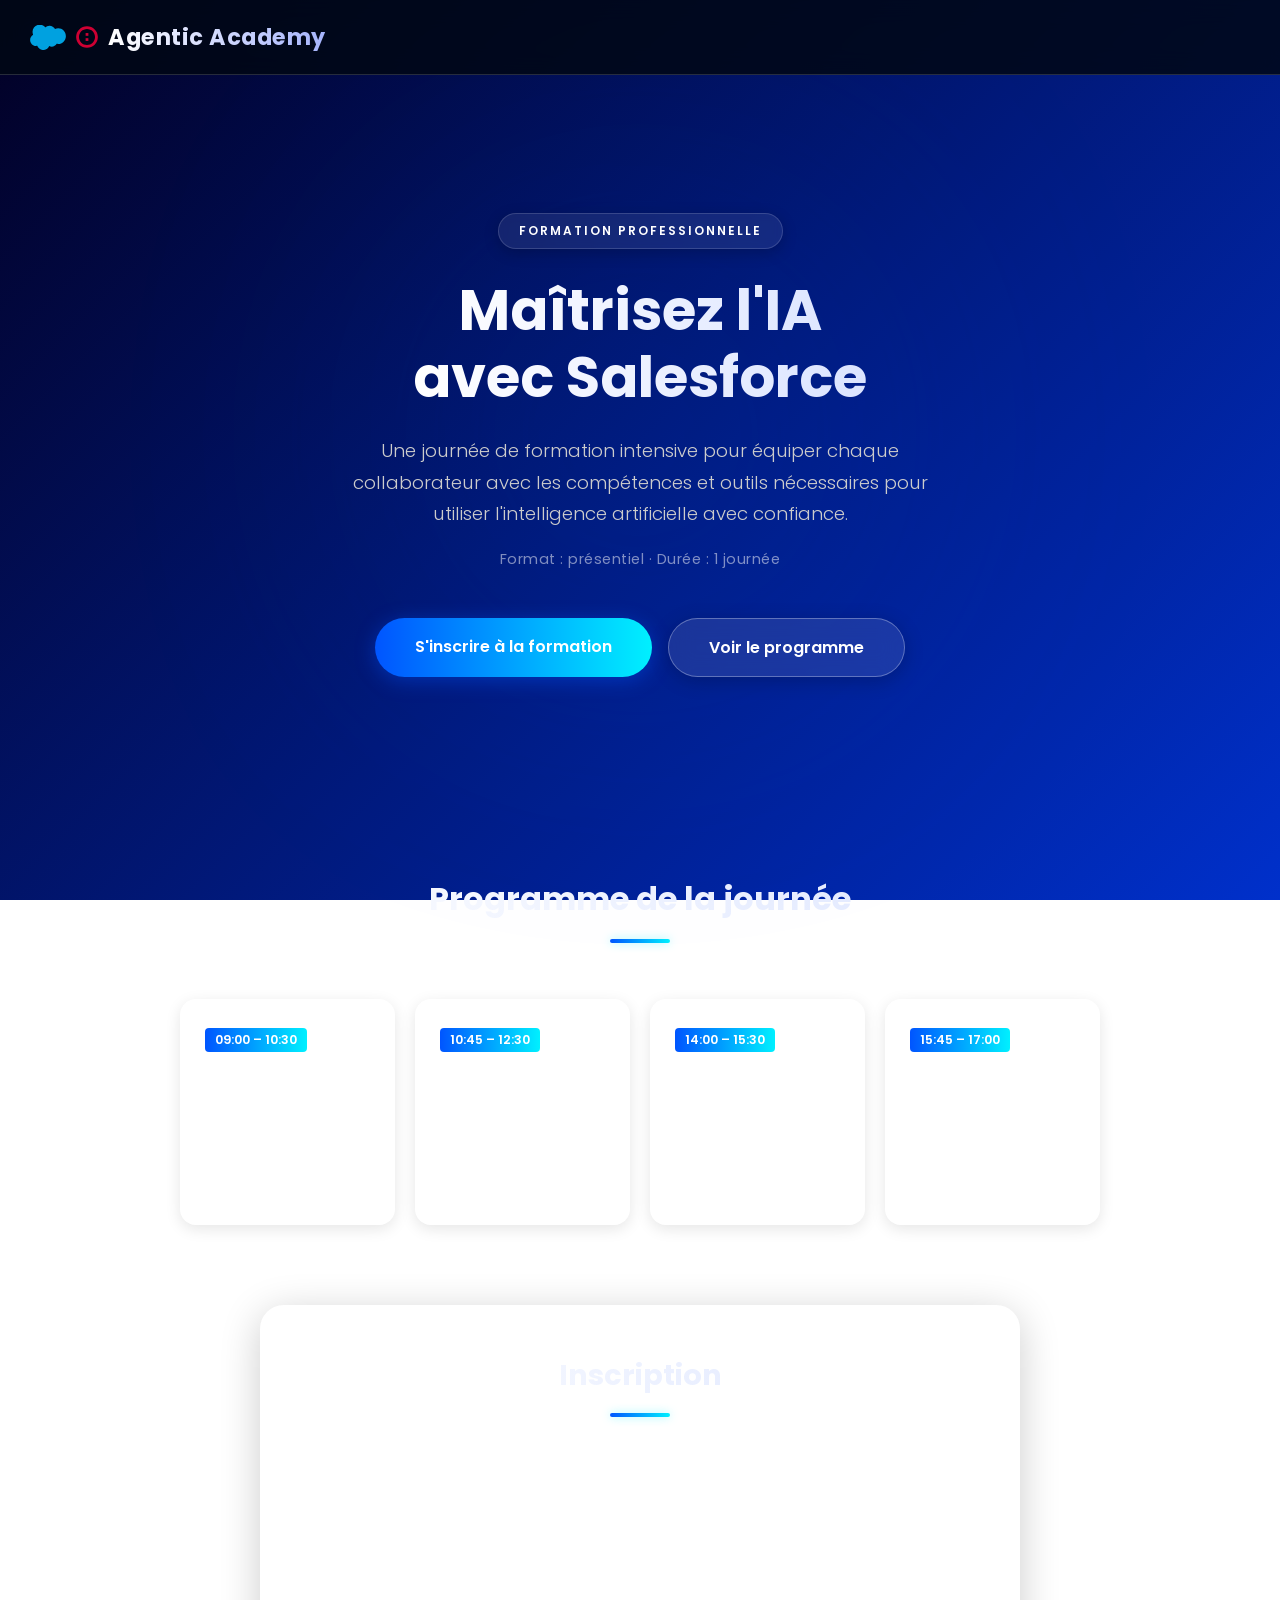
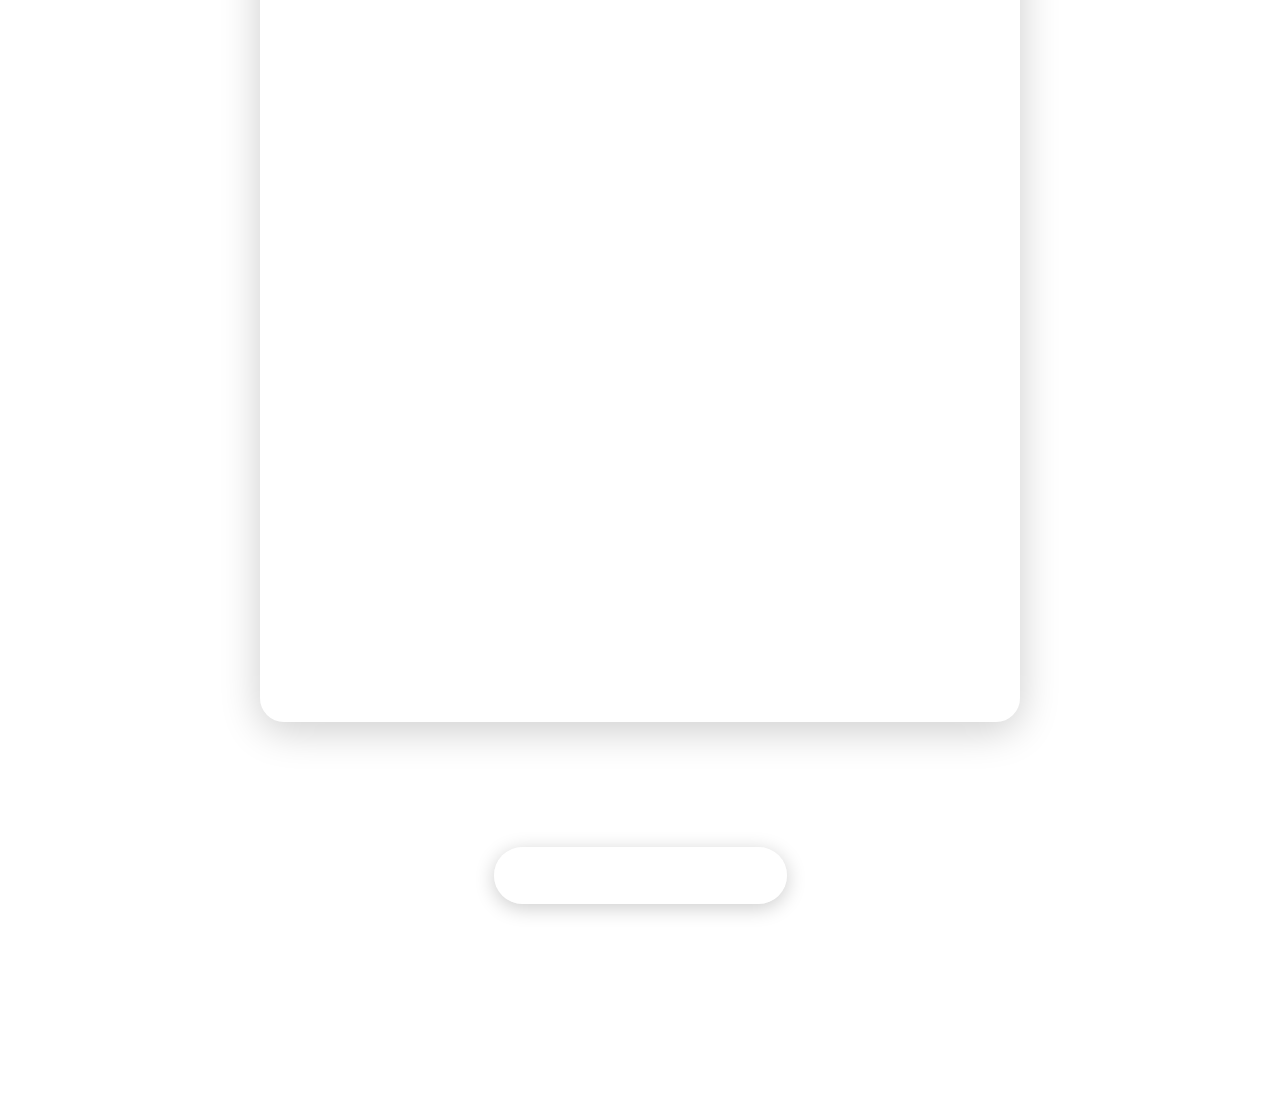
==== commit bcfe211a: "Rebrand to Agentic Academy and add Simplon logo to all navbars Rename app from "Salesforce Académie " ====
--- a/index.html
+++ b/index.html
@@ -3,7 +3,7 @@
 <head>
     <meta charset="UTF-8">
     <meta name="viewport" content="width=device-width, initial-scale=1.0">
-    <title>Salesforce Académie IA — Inscription</title>
+    <title>Agentic Academy — Inscription</title>
 
     <link href="https://fonts.googleapis.com/css2?family=Poppins:wght@300;400;500;600;700&display=swap" rel="stylesheet">
 
@@ -323,7 +323,8 @@
     <nav class="navbar">
         <a href="index.html" class="logo">
             <svg width="36" height="25" viewBox="0 0 273 191" aria-hidden="true"><path fill="#00A1E0" d="M113.7 20.8c8.8-9.2 21-14.9 34.6-14.9 18 0 33.7 10 42.1 24.9 7.3-3.3 15.3-5.1 23.8-5.1 32.5 0 58.9 26.6 58.9 59.5 0 32.8-26.4 59.5-58.9 59.5-4 0-7.9-.4-11.7-1.2-7.4 13.2-21.5 22.1-37.7 22.1-6.8 0-13.2-1.6-18.9-4.3-7.5 17.6-25 30-45.4 30-21.3 0-39.4-13.4-46.4-32.2-3.1.7-6.3 1-9.6 1C20.4 160.1 0 139.6 0 114.1 0 97 9.2 82.1 22.9 74.3c-2.9-6.7-4.5-14.1-4.5-21.9 0-30.4 24.7-55 55.2-55 17.9 0 33.8 8.5 43.9 21.7z"/></svg>
-            <span>Salesforce Académie IA</span>
+            <svg width="22" height="22" viewBox="0 0 33.6 34" fill="none" xmlns="http://www.w3.org/2000/svg" aria-label="Simplon"><path d="M16.8002 0.25C7.53369 0.25 0.0175781 7.75149 0.0175781 17C0.0175781 26.2485 7.53369 33.75 16.8002 33.75C26.0668 33.75 33.5829 26.2485 33.5829 17C33.5829 7.75149 26.0668 0.25 16.8002 0.25ZM16.8002 29.3824C9.94437 29.3824 4.39366 23.8349 4.39366 17C4.39366 10.1651 9.94437 4.61757 16.8002 4.61757C23.6561 4.61757 29.2068 10.1651 29.2068 17C29.2068 23.8349 23.6484 29.3824 16.8002 29.3824Z" fill="#CE0033"/><path d="M18.9352 10.8931H14.6589V15.161H18.9352V10.8931Z" fill="#CE0033"/><path d="M18.9352 18.8394H14.6589V23.1073H18.9352V18.8394Z" fill="#CE0033"/></svg>
+            <span>Agentic Academy</span>
         </a>
     </nav>
 
@@ -396,7 +397,7 @@
 
     <!-- Footer -->
     <footer>
-        <p>© 2026 IA Académie - Salesforce</p>
+        <p>© 2026 Agentic Academy — Salesforce × Simplon</p>
     </footer>
 
 </body>
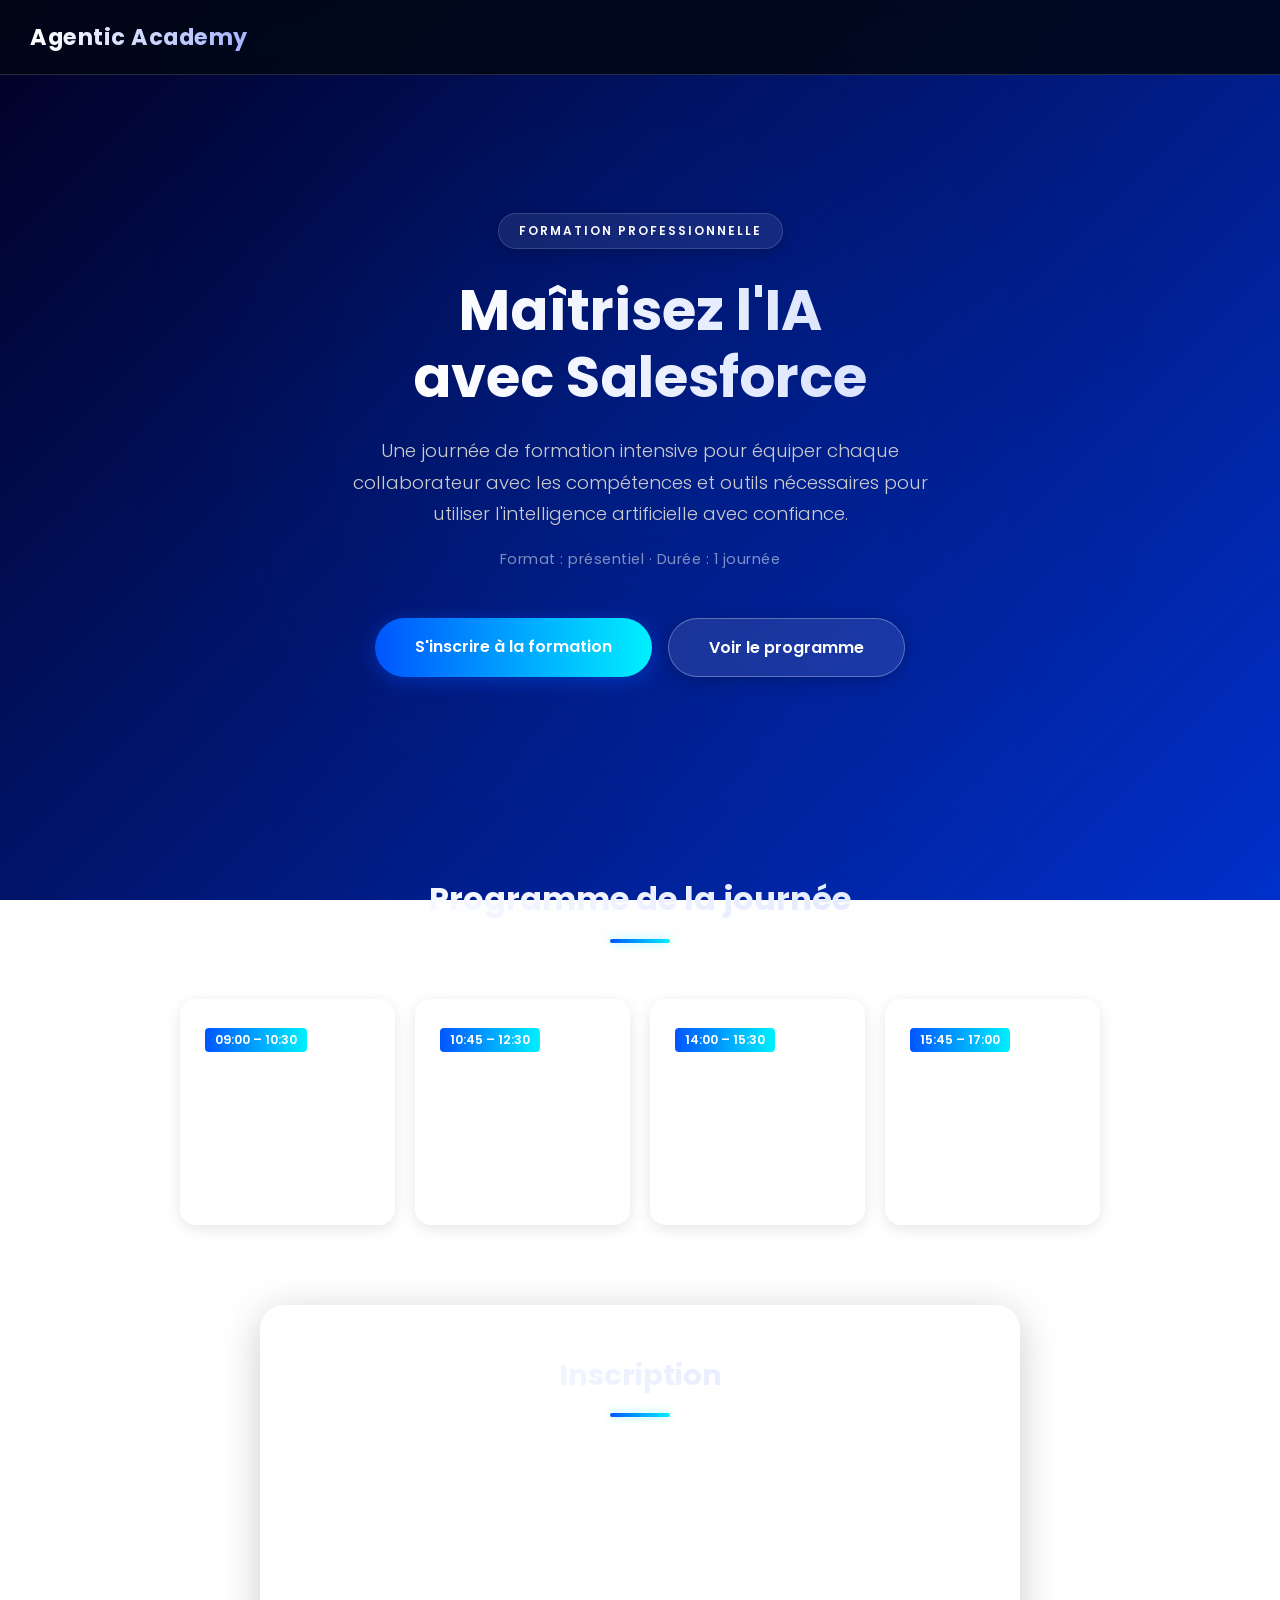
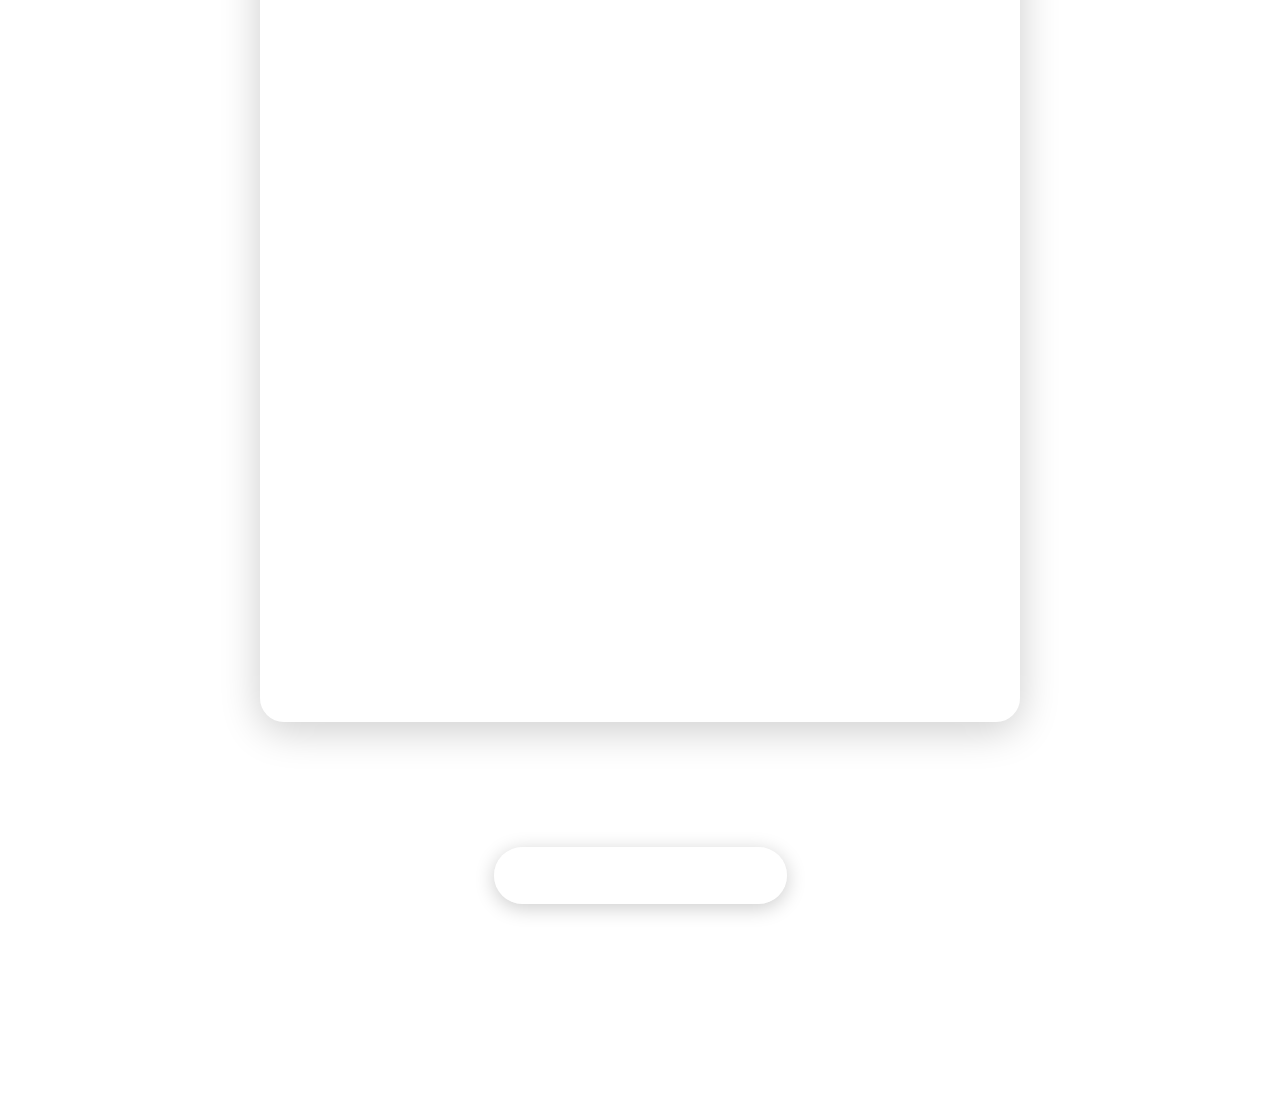
==== commit 814077f0: "Remove navbar icons, update home hero title, add partners lockup Remove Salesforce cloud and Simplon" ====
--- a/index.html
+++ b/index.html
@@ -322,8 +322,6 @@
     <!-- Navigation -->
     <nav class="navbar">
         <a href="index.html" class="logo">
-            <svg width="36" height="25" viewBox="0 0 273 191" aria-hidden="true"><path fill="#00A1E0" d="M113.7 20.8c8.8-9.2 21-14.9 34.6-14.9 18 0 33.7 10 42.1 24.9 7.3-3.3 15.3-5.1 23.8-5.1 32.5 0 58.9 26.6 58.9 59.5 0 32.8-26.4 59.5-58.9 59.5-4 0-7.9-.4-11.7-1.2-7.4 13.2-21.5 22.1-37.7 22.1-6.8 0-13.2-1.6-18.9-4.3-7.5 17.6-25 30-45.4 30-21.3 0-39.4-13.4-46.4-32.2-3.1.7-6.3 1-9.6 1C20.4 160.1 0 139.6 0 114.1 0 97 9.2 82.1 22.9 74.3c-2.9-6.7-4.5-14.1-4.5-21.9 0-30.4 24.7-55 55.2-55 17.9 0 33.8 8.5 43.9 21.7z"/></svg>
-            <svg width="22" height="22" viewBox="0 0 33.6 34" fill="none" xmlns="http://www.w3.org/2000/svg" aria-label="Simplon"><path d="M16.8002 0.25C7.53369 0.25 0.0175781 7.75149 0.0175781 17C0.0175781 26.2485 7.53369 33.75 16.8002 33.75C26.0668 33.75 33.5829 26.2485 33.5829 17C33.5829 7.75149 26.0668 0.25 16.8002 0.25ZM16.8002 29.3824C9.94437 29.3824 4.39366 23.8349 4.39366 17C4.39366 10.1651 9.94437 4.61757 16.8002 4.61757C23.6561 4.61757 29.2068 10.1651 29.2068 17C29.2068 23.8349 23.6484 29.3824 16.8002 29.3824Z" fill="#CE0033"/><path d="M18.9352 10.8931H14.6589V15.161H18.9352V10.8931Z" fill="#CE0033"/><path d="M18.9352 18.8394H14.6589V23.1073H18.9352V18.8394Z" fill="#CE0033"/></svg>
             <span>Agentic Academy</span>
         </a>
     </nav>
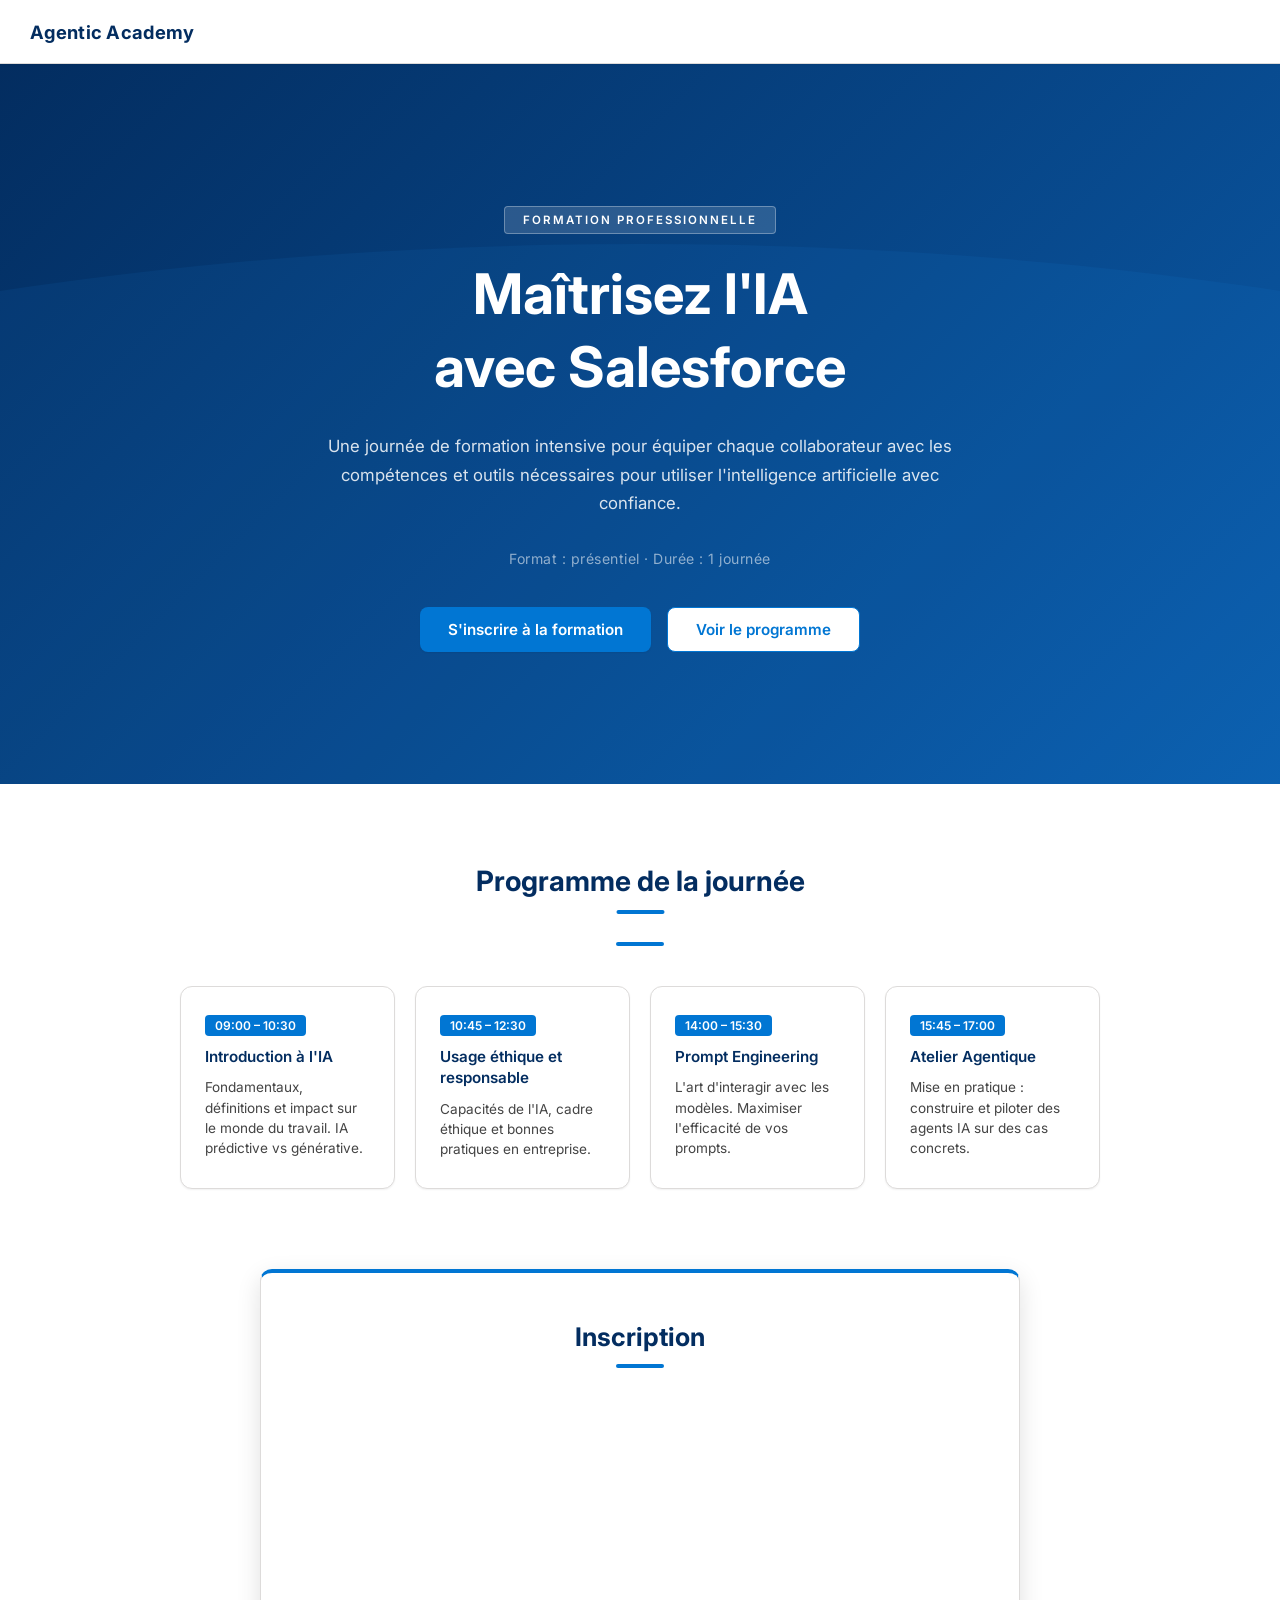
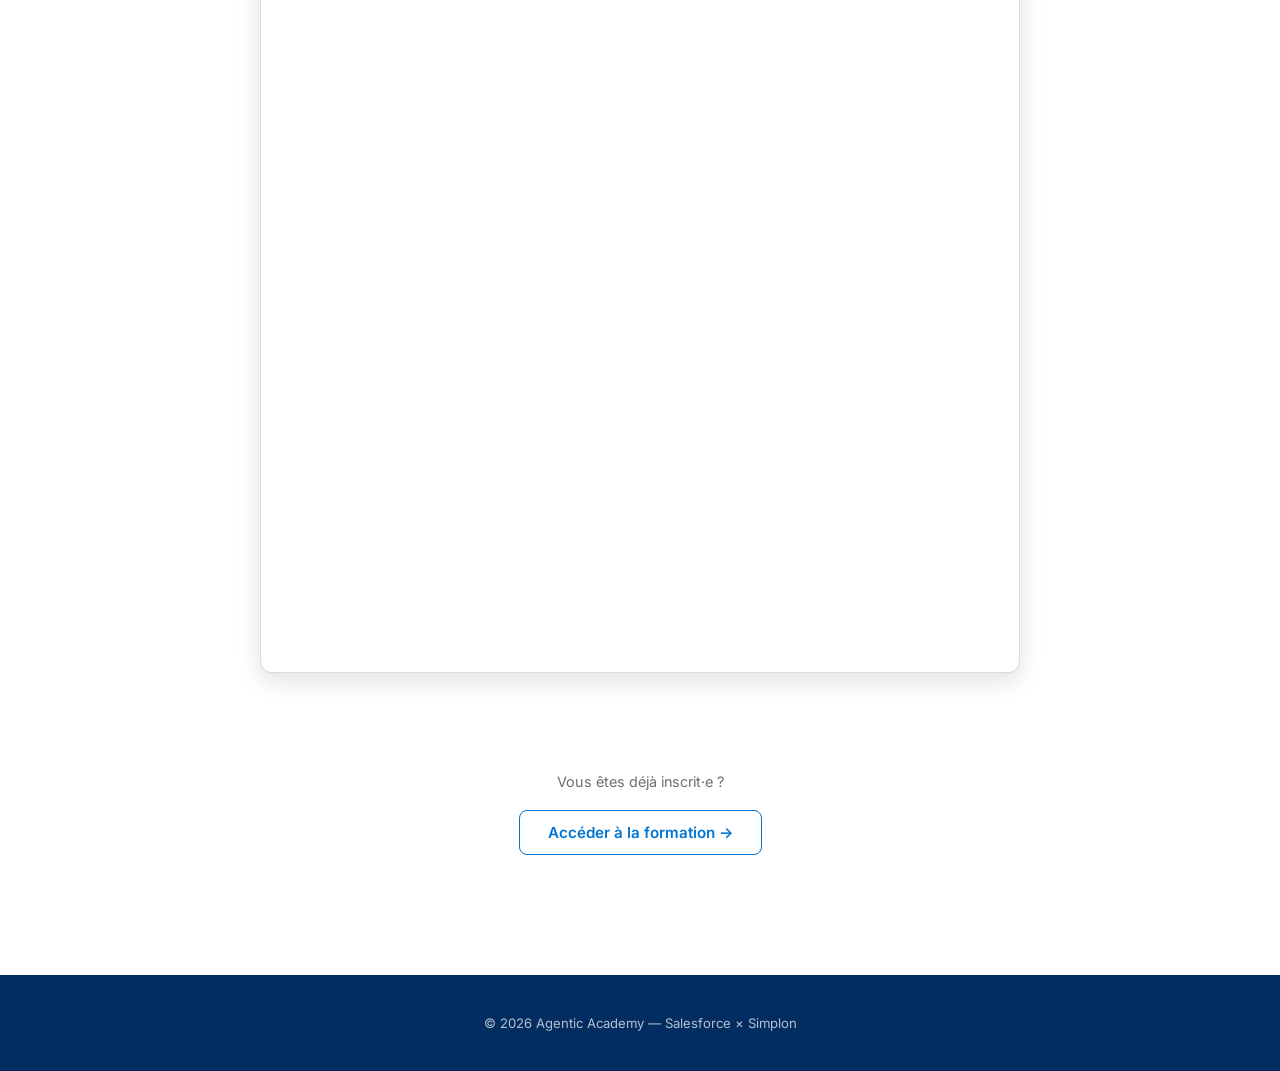
==== commit ec414701: "feat: Salesforce branded UI makeover — full design system - Extract all 6 inline stylesheets into a " ====
--- a/index.html
+++ b/index.html
@@ -5,317 +5,8 @@
     <meta name="viewport" content="width=device-width, initial-scale=1.0">
     <title>Agentic Academy — Inscription</title>
 
-    <link href="https://fonts.googleapis.com/css2?family=Poppins:wght@300;400;500;600;700&display=swap" rel="stylesheet">
-
-    <style>
-        /* --- VARIABLES & SETUP --- */
-        :root {
-            --bg-gradient: linear-gradient(135deg, #020024 0%, #0030CB 100%);
-            --cta-gradient: linear-gradient(90deg, #0055FF 0%, #00F0FF 100%);
-            --text-main: #FFFFFF;
-            --glass-bg: rgba(255, 255, 255, 0.08);
-            --glass-border: rgba(255, 255, 255, 0.15);
-        }
-
-        * { box-sizing: border-box; margin: 0; padding: 0; }
-
-        body {
-            font-family: 'Poppins', sans-serif;
-            background: var(--bg-gradient);
-            background-attachment: fixed;
-            color: var(--text-main);
-            min-height: 100vh;
-            overflow-x: hidden;
-        }
-
-        a { text-decoration: none; color: inherit; transition: 0.3s; }
-
-        /* --- NAVBAR --- */
-        .navbar {
-            background: rgba(0, 8, 20, 0.85);
-            backdrop-filter: blur(12px);
-            -webkit-backdrop-filter: blur(12px);
-            padding: 20px 30px;
-            display: flex;
-            justify-content: space-between;
-            align-items: center;
-            position: sticky;
-            top: 0;
-            z-index: 100;
-            border-bottom: 1px solid var(--glass-border);
-        }
-
-        .logo {
-            font-size: 1.4rem;
-            font-weight: 700;
-            letter-spacing: 0.5px;
-            display: flex;
-            align-items: center;
-            gap: 10px;
-        }
-
-        .logo svg { flex-shrink: 0; }
-
-        .logo span {
-            background: linear-gradient(to right, #fff, #a5b4fc);
-            -webkit-background-clip: text;
-            -webkit-text-fill-color: transparent;
-        }
-
-        /* --- HERO --- */
-        .hero {
-            min-height: 80vh;
-            display: flex;
-            flex-direction: column;
-            justify-content: center;
-            align-items: center;
-            text-align: center;
-            padding: 60px 20px 40px;
-            position: relative;
-        }
-
-        .hero::after {
-            content: '';
-            position: absolute;
-            width: 400px;
-            height: 400px;
-            background: #0055FF;
-            filter: blur(160px);
-            opacity: 0.18;
-            z-index: -1;
-            border-radius: 50%;
-            top: 50%;
-            left: 50%;
-            transform: translate(-50%, -50%);
-        }
-
-        .badge {
-            background: var(--glass-bg);
-            border: 1px solid var(--glass-border);
-            color: #fff;
-            padding: 8px 20px;
-            border-radius: 50px;
-            font-size: 0.75rem;
-            font-weight: 600;
-            text-transform: uppercase;
-            letter-spacing: 2px;
-            margin-bottom: 28px;
-            backdrop-filter: blur(5px);
-            box-shadow: 0 4px 15px rgba(0,0,0,0.2);
-        }
-
-        h1 {
-            font-size: 3.5rem;
-            line-height: 1.2;
-            margin-bottom: 24px;
-            font-weight: 700;
-            background: linear-gradient(to right, #ffffff, #dbe4ff);
-            -webkit-background-clip: text;
-            -webkit-text-fill-color: transparent;
-        }
-
-        .subtitle {
-            font-size: 1.15rem;
-            color: #ccc;
-            max-width: 620px;
-            margin-bottom: 20px;
-            font-weight: 300;
-            line-height: 1.7;
-        }
-
-        .hero-meta {
-            font-size: 0.9rem;
-            color: rgba(255,255,255,0.5);
-            margin-bottom: 48px;
-            letter-spacing: 0.5px;
-        }
-
-        .hero-actions {
-            display: flex;
-            gap: 16px;
-            flex-wrap: wrap;
-            justify-content: center;
-        }
-
-        .btn-primary {
-            background: var(--cta-gradient);
-            color: white;
-            border: none;
-            padding: 16px 40px;
-            border-radius: 50px;
-            font-weight: 600;
-            font-size: 1rem;
-            cursor: pointer;
-            transition: all 0.3s ease;
-            box-shadow: 0 4px 20px rgba(0, 85, 255, 0.4);
-        }
-
-        .btn-primary:hover {
-            transform: translateY(-3px) scale(1.02);
-            box-shadow: 0 10px 30px rgba(0, 240, 255, 0.35);
-        }
-
-        .btn-ghost {
-            background: rgba(255, 255, 255, 0.1);
-            backdrop-filter: blur(12px);
-            -webkit-backdrop-filter: blur(12px);
-            color: white;
-            border: 1px solid rgba(255, 255, 255, 0.3);
-            padding: 16px 40px;
-            border-radius: 50px;
-            font-weight: 600;
-            font-size: 1rem;
-            transition: all 0.3s ease;
-            box-shadow: 0 4px 20px rgba(0, 0, 0, 0.2);
-        }
-
-        .btn-ghost:hover {
-            background: rgba(255, 255, 255, 0.2);
-            transform: translateY(-3px);
-            border-color: rgba(255, 255, 255, 0.5);
-        }
-
-        /* --- SECTION WRAPPER --- */
-        .section {
-            max-width: 960px;
-            margin: 0 auto;
-            padding: 80px 20px;
-        }
-
-        .section-title {
-            text-align: center;
-            font-size: 2rem;
-            font-weight: 700;
-            margin-bottom: 16px;
-            background: linear-gradient(to right, #ffffff, #dbe4ff);
-            -webkit-background-clip: text;
-            -webkit-text-fill-color: transparent;
-        }
-
-        .section-subtitle {
-            text-align: center;
-            font-size: 1rem;
-            color: rgba(255,255,255,0.55);
-            margin-bottom: 56px;
-        }
-
-        .section-divider {
-            width: 60px;
-            height: 4px;
-            background: var(--cta-gradient);
-            border-radius: 2px;
-            margin: 16px auto 56px;
-            box-shadow: 0 0 10px rgba(0, 240, 255, 0.4);
-        }
-
-        /* --- PROGRAMME CARDS --- */
-        .programme-grid {
-            display: grid;
-            grid-template-columns: repeat(auto-fit, minmax(200px, 1fr));
-            gap: 20px;
-        }
-
-        .programme-card {
-            background: var(--glass-bg);
-            border: 1px solid var(--glass-border);
-            border-radius: 16px;
-            padding: 28px 24px;
-            display: flex;
-            flex-direction: column;
-            gap: 10px;
-            box-shadow: 0 4px 15px rgba(0,0,0,0.1);
-            transition: all 0.3s ease;
-        }
-
-        .programme-card:hover {
-            background: rgba(255,255,255,0.12);
-            transform: translateY(-4px);
-            box-shadow: 0 12px 35px rgba(0,0,0,0.3);
-        }
-
-        .card-slot {
-            font-size: 0.78rem;
-            font-weight: 600;
-            color: #fff;
-            display: inline-block;
-            background: var(--cta-gradient);
-            padding: 3px 10px;
-            border-radius: 4px;
-            width: fit-content;
-        }
-
-        .programme-card h3 {
-            font-size: 1rem;
-            font-weight: 600;
-            color: #fff;
-            line-height: 1.4;
-        }
-
-        .programme-card p {
-            font-size: 0.85rem;
-            color: rgba(255,255,255,0.6);
-            line-height: 1.5;
-        }
-
-        /* --- REGISTRATION SECTION --- */
-        .registration-section {
-            background: var(--glass-bg);
-            border: 1px solid var(--glass-border);
-            border-radius: 24px;
-            padding: 48px 40px;
-            max-width: 760px;
-            margin: 0 auto;
-            box-shadow: 0 8px 40px rgba(0,0,0,0.2);
-            backdrop-filter: blur(10px);
-        }
-
-        .registration-section h2 {
-            text-align: center;
-            font-size: 1.8rem;
-            font-weight: 700;
-            margin-bottom: 8px;
-            background: linear-gradient(to right, #ffffff, #dbe4ff);
-            -webkit-background-clip: text;
-            -webkit-text-fill-color: transparent;
-        }
-
-        .registration-section .section-divider {
-            margin-bottom: 36px;
-        }
-
-        .form-wrapper {
-            display: flex;
-            justify-content: center;
-            border-radius: 12px;
-            overflow: hidden;
-        }
-
-        .form-wrapper iframe {
-            width: 100%;
-            min-height: 820px;
-            border: none;
-            border-radius: 12px;
-            background: transparent;
-        }
-
-        /* --- FOOTER --- */
-        footer {
-            text-align: center;
-            padding: 40px 20px;
-            font-size: 0.8rem;
-            color: rgba(255,255,255,0.4);
-            border-top: 1px solid var(--glass-border);
-            margin-top: 40px;
-        }
-
-        /* --- RESPONSIVE --- */
-        @media (max-width: 768px) {
-            h1 { font-size: 2.2rem; }
-            .section-title { font-size: 1.6rem; }
-            .registration-section { padding: 32px 20px; }
-            .programme-grid { grid-template-columns: 1fr; }
-        }
-    </style>
+    <link href="https://fonts.googleapis.com/css2?family=Inter:wght@300;400;500;600;700&display=swap" rel="stylesheet">
+    <link rel="stylesheet" href="assets/styles.css">
 </head>
 <body>
 
@@ -389,7 +80,7 @@
 
     <!-- Access training -->
     <section class="section" style="padding-top: 20px; padding-bottom: 80px; text-align: center;">
-        <p style="font-size: 0.9rem; color: rgba(255,255,255,0.45); margin-bottom: 20px;">Vous êtes déjà inscrit·e ?</p>
+        <p style="font-size: 0.9rem; color: var(--text-muted); margin-bottom: 20px;">Vous êtes déjà inscrit·e ?</p>
         <a href="home.html" class="btn-ghost">Accéder à la formation →</a>
     </section>
 
--- a/assets/styles.css
+++ b/assets/styles.css
@@ -0,0 +1,1831 @@
+/* ================================================================
+   AGENTIC ACADEMY — SALESFORCE DESIGN SYSTEM
+   Consolidated shared stylesheet for all 6 pages.
+   ================================================================ */
+
+/* ── DESIGN TOKENS ───────────────────────────────────────────── */
+:root {
+    /* Brand */
+    --sf-navy:       #032D60;
+    --sf-blue:       #0176D3;
+    --sf-blue-hover: #014486;
+    --sf-sky:        #1B96FF;
+    --sf-cloud:      #00A1E0;
+
+    /* Neutrals */
+    --text-primary:   #181818;
+    --text-secondary: #444444;
+    --text-muted:     #706E6B;
+    --text-on-dark:   #FFFFFF;
+
+    --surface:        #FFFFFF;
+    --surface-alt:    #F3F3F3;
+    --border:         #DDDBDA;
+    --border-strong:  #AEACAB;
+
+    /* Semantic */
+    --success:  #2E844A;
+    --warning:  #FE9339;
+    --error:    #BA0517;
+
+    /* Elevation */
+    --shadow-sm: 0 1px 2px rgba(0,0,0,0.06);
+    --shadow-md: 0 2px 8px rgba(0,0,0,0.10), 0 1px 2px rgba(0,0,0,0.05);
+    --shadow-lg: 0 8px 24px rgba(0,0,0,0.12);
+
+    /* Radii */
+    --radius-sm: 4px;
+    --radius-md: 8px;
+    --radius-lg: 12px;
+
+    /* Typography */
+    --font-sans: "Inter", "Salesforce Sans", -apple-system, BlinkMacSystemFont,
+                 "Segoe UI", Roboto, sans-serif;
+
+    /* Hero gradient */
+    --hero-gradient: linear-gradient(135deg, #032D60 0%, #0B5CAB 100%);
+
+    /* Legacy aliases (used by page-specific JS inline styles still referencing old vars) */
+    --accent-color: var(--sf-sky);
+}
+
+/* ── BASE RESET ──────────────────────────────────────────────── */
+*, *::before, *::after {
+    box-sizing: border-box;
+    margin: 0;
+    padding: 0;
+}
+
+body {
+    font-family: var(--font-sans);
+    background: var(--surface);
+    color: var(--text-primary);
+    min-height: 100vh;
+    overflow-x: hidden;
+    -webkit-font-smoothing: antialiased;
+}
+
+a { text-decoration: none; color: inherit; transition: color 0.2s; }
+ul { list-style: none; }
+
+/* ── NAVBAR ──────────────────────────────────────────────────── */
+.navbar {
+    background: var(--surface);
+    border-bottom: 1px solid var(--border);
+    padding: 0 30px;
+    height: 64px;
+    display: flex;
+    justify-content: space-between;
+    align-items: center;
+    position: sticky;
+    top: 0;
+    z-index: 100;
+    box-shadow: var(--shadow-sm);
+}
+
+.logo {
+    font-size: 1.15rem;
+    font-weight: 700;
+    letter-spacing: 0.3px;
+    color: var(--sf-navy);
+    display: flex;
+    align-items: center;
+    gap: 10px;
+}
+
+.logo svg { flex-shrink: 0; }
+
+.logo span {
+    color: var(--sf-navy);
+    /* Remove gradient text clip */
+    background: none;
+    -webkit-background-clip: unset;
+    -webkit-text-fill-color: var(--sf-navy);
+}
+
+.nav-links { display: flex; gap: 8px; }
+
+.nav-links a {
+    font-size: 0.9rem;
+    font-weight: 500;
+    color: var(--text-secondary);
+    padding: 6px 14px;
+    border-radius: var(--radius-sm);
+    transition: color 0.2s, background 0.2s;
+}
+
+.nav-links a:hover {
+    color: var(--sf-blue);
+    background: rgba(1, 118, 211, 0.06);
+}
+
+.nav-links a.active {
+    color: var(--sf-blue);
+    font-weight: 600;
+    border-bottom: 2px solid var(--sf-blue);
+    border-radius: 0;
+}
+
+.hamburger {
+    display: none;
+    cursor: pointer;
+    font-size: 1.6rem;
+    color: var(--sf-navy);
+    background: none;
+    border: none;
+}
+
+/* ── HERO SECTION (home.html full-bleed) ─────────────────────── */
+.hero {
+    background: var(--hero-gradient);
+    min-height: 80vh;
+    display: flex;
+    flex-direction: column;
+    justify-content: center;
+    align-items: center;
+    text-align: center;
+    padding: 60px 20px 50px;
+    position: relative;
+    overflow: hidden;
+}
+
+.hero > * {
+    position: relative;
+    z-index: 1;
+}
+
+.hero::after {
+    content: '';
+    position: absolute;
+    inset: 0;
+    background: url("data:image/svg+xml,%3Csvg width='800' height='200' viewBox='0 0 800 200' xmlns='http://www.w3.org/2000/svg'%3E%3Cellipse cx='400' cy='250' rx='500' ry='200' fill='rgba(27,150,255,0.07)'/%3E%3C/svg%3E") no-repeat bottom center;
+    background-size: cover;
+    pointer-events: none;
+}
+
+/* ── PAGE HERO (module pages) ────────────────────────────────── */
+.page-hero,
+.page-header {
+    background: var(--hero-gradient);
+    padding: 70px 24px 56px;
+    text-align: center;
+    position: relative;
+    overflow: hidden;
+}
+
+.page-hero > *,
+.page-header > * {
+    position: relative;
+    z-index: 1;
+}
+
+/* Inner centering wrapper for page-hero text */
+.page-hero-inner {
+    max-width: 800px;
+    margin: 0 auto;
+}
+
+/* ── BADGE ───────────────────────────────────────────────────── */
+.badge {
+    display: inline-block;
+    background: rgba(255, 255, 255, 0.15);
+    border: 1px solid rgba(255, 255, 255, 0.3);
+    color: #fff;
+    padding: 6px 18px;
+    border-radius: var(--radius-sm);
+    font-size: 0.72rem;
+    font-weight: 600;
+    text-transform: uppercase;
+    letter-spacing: 2px;
+    margin-bottom: 24px;
+    backdrop-filter: none;
+}
+
+/* ── HEADINGS ────────────────────────────────────────────────── */
+
+/* H1 inside hero (dark bg) → white */
+.hero h1,
+.page-hero h1,
+.page-header h1 {
+    font-size: 3rem;
+    line-height: 1.2;
+    margin-bottom: 20px;
+    font-weight: 700;
+    color: #FFFFFF;
+    background: none;
+    -webkit-background-clip: unset;
+    -webkit-text-fill-color: #FFFFFF;
+}
+
+/* home.html hero h1 is slightly bigger */
+.hero h1 {
+    font-size: 3.5rem;
+    line-height: 1.3;
+    margin-bottom: 28px;
+}
+
+/* H1 on light pages (not inside a hero) */
+h1 {
+    color: var(--sf-navy);
+    background: none;
+    -webkit-background-clip: unset;
+    -webkit-text-fill-color: var(--sf-navy);
+}
+
+.subtitle,
+p.subtitle {
+    font-size: 1.05rem;
+    color: rgba(255, 255, 255, 0.85);
+    max-width: 640px;
+    margin: 0 auto 32px;
+    font-weight: 400;
+    line-height: 1.7;
+}
+
+.hero-meta {
+    font-size: 0.88rem;
+    color: rgba(255, 255, 255, 0.55);
+    margin-bottom: 40px;
+    letter-spacing: 0.5px;
+}
+
+/* ── BUTTONS ─────────────────────────────────────────────────── */
+.btn-primary,
+.cta-button,
+.copy-btn {
+    display: inline-flex;
+    align-items: center;
+    gap: 8px;
+    background: var(--sf-blue);
+    color: #fff;
+    border: none;
+    padding: 12px 28px;
+    border-radius: var(--radius-md);
+    font-family: var(--font-sans);
+    font-weight: 600;
+    font-size: 0.95rem;
+    cursor: pointer;
+    transition: background 0.2s, box-shadow 0.2s, transform 0.15s;
+    box-shadow: var(--shadow-sm);
+    white-space: nowrap;
+}
+
+.btn-primary:hover,
+.cta-button:hover,
+.copy-btn:hover {
+    background: var(--sf-blue-hover);
+    box-shadow: var(--shadow-md);
+    transform: translateY(-1px);
+}
+
+.btn-primary:active,
+.cta-button:active,
+.copy-btn:active {
+    transform: translateY(0);
+}
+
+.btn-ghost {
+    display: inline-flex;
+    align-items: center;
+    gap: 8px;
+    background: #fff;
+    color: var(--sf-blue);
+    border: 1px solid var(--sf-blue);
+    padding: 12px 28px;
+    border-radius: var(--radius-md);
+    font-family: var(--font-sans);
+    font-weight: 600;
+    font-size: 0.95rem;
+    cursor: pointer;
+    transition: background 0.2s, box-shadow 0.2s, transform 0.15s;
+}
+
+.btn-ghost:hover {
+    background: rgba(1, 118, 211, 0.06);
+    box-shadow: var(--shadow-md);
+    transform: translateY(-1px);
+}
+
+.hero-actions {
+    display: flex;
+    gap: 16px;
+    flex-wrap: wrap;
+    justify-content: center;
+}
+
+/* ── SECTION WRAPPERS ────────────────────────────────────────── */
+/* index.html: full-page section container */
+.section {
+    max-width: 960px;
+    margin: 0 auto;
+    padding: 80px 20px;
+}
+
+/* module pages: inner section within content-wrapper */
+.content-wrapper .section,
+.shell .section {
+    max-width: none;
+    margin: 0 0 64px;
+    padding: 0;
+}
+
+.planning-section {
+    max-width: 1000px;
+    margin: 0 auto;
+    padding: 80px 20px;
+}
+
+.content-wrapper {
+    max-width: 1000px;
+    margin: 0 auto;
+    padding: 0 24px 80px;
+}
+
+.shell {
+    max-width: 1000px;
+    margin: 0 auto;
+    padding: 40px 20px 80px;
+}
+
+/* ── SECTION TITLES ──────────────────────────────────────────── */
+.section-title {
+    font-size: 1.75rem;
+    font-weight: 700;
+    color: var(--sf-navy);
+    margin-bottom: 16px;
+    background: none;
+    -webkit-background-clip: unset;
+    -webkit-text-fill-color: var(--sf-navy);
+    text-align: center;
+    position: relative;
+    display: inline-block;
+    left: 50%;
+    transform: translateX(-50%);
+}
+
+/* home.html section-title underline bar */
+.section-title::after {
+    content: '';
+    display: block;
+    width: 48px;
+    height: 4px;
+    background: var(--sf-blue);
+    border-radius: 2px;
+    margin: 12px auto 0;
+    box-shadow: none;
+}
+
+/* Module pages: left-aligned smaller section title */
+.content-wrapper .section-title,
+.shell .section-title {
+    font-size: 1.4rem;
+    font-weight: 600;
+    text-align: left;
+    left: unset;
+    transform: none;
+    display: block;
+}
+
+.content-wrapper .section-title::after,
+.shell .section-title::after {
+    margin: 10px 0 0;
+}
+
+.section-lead {
+    font-size: 0.95rem;
+    color: var(--text-secondary);
+    margin-bottom: 28px;
+    line-height: 1.6;
+}
+
+.section-subtitle {
+    text-align: center;
+    font-size: 0.95rem;
+    color: var(--text-muted);
+    margin-bottom: 40px;
+}
+
+.section-label {
+    font-size: 1.1rem;
+    font-weight: 600;
+    color: var(--sf-navy);
+    margin-bottom: 20px;
+    display: flex;
+    align-items: center;
+    gap: 10px;
+}
+
+/* ── SECTION DIVIDER ─────────────────────────────────────────── */
+.section-divider {
+    border: none;
+    border-top: 1px solid var(--border);
+    margin: 0 0 64px;
+    box-shadow: none;
+}
+
+/* When used standalone (index.html) */
+div.section-divider {
+    width: 48px;
+    height: 4px;
+    background: var(--sf-blue);
+    border: none;
+    border-radius: 2px;
+    margin: 12px auto 40px;
+}
+
+/* ── GRIDS ───────────────────────────────────────────────────── */
+.cards-grid {
+    display: grid;
+    grid-template-columns: repeat(auto-fit, minmax(280px, 1fr));
+    gap: 20px;
+}
+
+.grid-2 {
+    display: grid;
+    grid-template-columns: 1fr 1fr;
+    gap: 20px;
+}
+
+.grid-3 {
+    display: grid;
+    grid-template-columns: repeat(3, 1fr);
+    gap: 20px;
+}
+
+.grid-4 {
+    display: grid;
+    grid-template-columns: repeat(4, 1fr);
+    gap: 16px;
+}
+
+/* ── CARD BASE ───────────────────────────────────────────────── */
+/* Shared opaque-white card style */
+.schedule-card,
+.programme-card,
+.glass-card,
+.wave-card,
+.contrast-col,
+.scenario-card,
+.principle-card,
+.race-card,
+.race-builder,
+.prompt-box,
+.usecase-card,
+.reflex-item,
+.tool-card,
+.cap-card,
+.hva-col,
+.pillar-card,
+.resource-card,
+.study-card,
+.ethic-card,
+.glossaire-item,
+.tab-panel,
+.registration-section,
+.hva-note,
+.back-example {
+    background: var(--surface);
+    border: 1px solid var(--border);
+    border-radius: var(--radius-lg);
+    box-shadow: var(--shadow-sm);
+}
+
+/* ── SCHEDULE CARDS (home.html) ──────────────────────────────── */
+.session-block { margin-bottom: 50px; }
+
+.session-header {
+    display: flex;
+    align-items: center;
+    gap: 15px;
+    margin-bottom: 25px;
+    color: var(--sf-navy);
+}
+
+.session-header h3 {
+    font-size: 1.4rem;
+    font-weight: 600;
+    color: var(--sf-navy);
+}
+
+.session-icon { font-size: 1.5rem; }
+
+.schedule-card {
+    padding: 24px;
+    transition: box-shadow 0.2s, transform 0.2s;
+    cursor: pointer;
+    display: flex;
+    flex-direction: column;
+    height: 100%;
+    position: relative;
+    overflow: hidden;
+}
+
+.schedule-card:hover {
+    transform: translateY(-2px);
+    box-shadow: var(--shadow-md);
+    border-color: var(--sf-blue);
+}
+
+.card-time {
+    font-size: 0.78rem;
+    font-weight: 600;
+    color: #fff;
+    margin-bottom: 12px;
+    display: inline-block;
+    background: var(--sf-blue);
+    padding: 3px 10px;
+    border-radius: var(--radius-sm);
+    width: fit-content;
+}
+
+.schedule-card h4 {
+    font-size: 1.1rem;
+    font-weight: 600;
+    margin-bottom: 10px;
+    color: var(--sf-navy);
+}
+
+.schedule-card p {
+    font-size: 0.9rem;
+    color: var(--text-secondary);
+    margin-bottom: 20px;
+    flex-grow: 1;
+    line-height: 1.55;
+}
+
+.card-link {
+    font-size: 0.88rem;
+    font-weight: 600;
+    color: var(--sf-blue);
+    display: flex;
+    align-items: center;
+    gap: 5px;
+}
+
+.schedule-card:hover .card-link { text-decoration: underline; }
+
+/* ── SURVEY CTA (home.html) ──────────────────────────────────── */
+.survey-cta {
+    display: flex;
+    justify-content: center;
+    margin: 10px 0 40px;
+}
+
+.survey-cta a {
+    background: var(--surface);
+    color: var(--sf-blue);
+    border: 1px solid var(--sf-blue);
+    padding: 12px 36px;
+    border-radius: var(--radius-md);
+    font-weight: 600;
+    font-size: 0.95rem;
+    transition: background 0.2s, box-shadow 0.2s, transform 0.15s;
+    box-shadow: var(--shadow-sm);
+}
+
+.survey-cta a:hover {
+    background: rgba(1, 118, 211, 0.06);
+    box-shadow: var(--shadow-md);
+    transform: translateY(-1px);
+}
+
+/* ── PARTNERS LOCKUP (home.html) ─────────────────────────────── */
+.partners-lockup {
+    display: flex;
+    flex-direction: column;
+    align-items: center;
+    gap: 16px;
+    margin-bottom: 40px;
+}
+
+.partners-label {
+    font-size: 0.68rem;
+    font-weight: 600;
+    letter-spacing: 2px;
+    text-transform: uppercase;
+    color: rgba(255, 255, 255, 0.55);
+}
+
+.partners-logos {
+    display: flex;
+    align-items: center;
+    gap: 20px;
+}
+
+.partner-logo-wrap {
+    background: var(--surface);
+    border: 1px solid var(--border);
+    border-radius: var(--radius-lg);
+    padding: 12px 24px;
+    width: 200px;
+    display: flex;
+    align-items: center;
+    justify-content: center;
+    box-shadow: var(--shadow-md);
+    backdrop-filter: none;
+}
+
+.partner-logo {
+    height: 48px;
+    width: auto;
+    opacity: 1;
+}
+
+/* ── PROGRAMME CARDS (index.html) ────────────────────────────── */
+.programme-grid {
+    display: grid;
+    grid-template-columns: repeat(auto-fit, minmax(200px, 1fr));
+    gap: 20px;
+}
+
+.programme-card {
+    padding: 28px 24px;
+    display: flex;
+    flex-direction: column;
+    gap: 10px;
+    transition: box-shadow 0.2s, transform 0.2s;
+}
+
+.programme-card:hover {
+    transform: translateY(-2px);
+    box-shadow: var(--shadow-md);
+    border-color: var(--sf-blue);
+}
+
+.card-slot {
+    font-size: 0.75rem;
+    font-weight: 600;
+    color: #fff;
+    display: inline-block;
+    background: var(--sf-blue);
+    padding: 3px 10px;
+    border-radius: var(--radius-sm);
+    width: fit-content;
+}
+
+.programme-card h3 {
+    font-size: 0.95rem;
+    font-weight: 600;
+    color: var(--sf-navy);
+    line-height: 1.4;
+}
+
+.programme-card p {
+    font-size: 0.85rem;
+    color: var(--text-secondary);
+    line-height: 1.5;
+}
+
+/* ── REGISTRATION SECTION (index.html) ───────────────────────── */
+.registration-section {
+    padding: 48px 40px;
+    max-width: 760px;
+    margin: 0 auto;
+    border-top: 4px solid var(--sf-blue);
+    border-radius: var(--radius-lg);
+    box-shadow: var(--shadow-lg);
+}
+
+.registration-section h2 {
+    text-align: center;
+    font-size: 1.6rem;
+    font-weight: 700;
+    color: var(--sf-navy);
+    margin-bottom: 8px;
+    background: none;
+    -webkit-background-clip: unset;
+    -webkit-text-fill-color: var(--sf-navy);
+}
+
+.registration-section .section-divider {
+    margin-bottom: 36px;
+}
+
+.form-wrapper {
+    display: flex;
+    justify-content: center;
+    border-radius: var(--radius-md);
+    overflow: hidden;
+}
+
+.form-wrapper iframe {
+    width: 100%;
+    min-height: 820px;
+    border: none;
+    border-radius: var(--radius-md);
+    background: transparent;
+}
+
+/* ── GLASS CARD (module1) ────────────────────────────────────── */
+.glass-card { padding: 28px; }
+
+/* ── WAVE CARDS (module1) ────────────────────────────────────── */
+.wave-card {
+    padding: 28px 24px;
+    position: relative;
+    overflow: hidden;
+}
+
+.wave-card::before {
+    content: '';
+    position: absolute;
+    top: 0; left: 0; right: 0;
+    height: 3px;
+}
+
+.wave-card.wave-1::before { background: var(--sf-blue); }
+.wave-card.wave-2::before { background: var(--sf-sky); }
+.wave-card.wave-3::before { background: var(--sf-cloud); }
+
+.wave-num {
+    font-size: 0.72rem;
+    font-weight: 600;
+    text-transform: uppercase;
+    letter-spacing: 1.5px;
+    color: var(--sf-blue);
+    margin-bottom: 10px;
+}
+
+.wave-card h3 {
+    font-size: 1.1rem;
+    font-weight: 600;
+    margin-bottom: 10px;
+    color: var(--sf-navy);
+}
+
+.wave-card p {
+    font-size: 0.9rem;
+    color: var(--text-secondary);
+    line-height: 1.6;
+}
+
+.wave-card .example {
+    margin-top: 14px;
+    padding: 10px 14px;
+    background: var(--surface-alt);
+    border-radius: var(--radius-sm);
+    font-size: 0.82rem;
+    color: var(--text-secondary);
+    font-style: italic;
+    border-left: 3px solid var(--sf-blue);
+}
+
+/* ── CONTRAST TABLE (module1) ────────────────────────────────── */
+.contrast-grid {
+    display: grid;
+    grid-template-columns: 1fr 1fr;
+    gap: 20px;
+}
+
+.contrast-col { padding: 28px 24px; }
+
+.contrast-col h3 {
+    font-size: 1.05rem;
+    font-weight: 600;
+    margin-bottom: 6px;
+    color: var(--sf-navy);
+}
+
+.contrast-col .col-sub {
+    font-size: 0.78rem;
+    color: var(--sf-blue);
+    text-transform: uppercase;
+    letter-spacing: 1px;
+    margin-bottom: 18px;
+}
+
+.contrast-col ul {
+    display: flex;
+    flex-direction: column;
+    gap: 10px;
+}
+
+.contrast-col ul li {
+    font-size: 0.9rem;
+    color: var(--text-secondary);
+    display: flex;
+    align-items: flex-start;
+    gap: 8px;
+    line-height: 1.5;
+}
+
+.contrast-col ul li::before {
+    content: '→';
+    color: var(--sf-blue);
+    flex-shrink: 0;
+    margin-top: 1px;
+}
+
+/* ── QUOTE BLOCK (module1) ───────────────────────────────────── */
+.quote-block {
+    background: var(--surface);
+    border: 1px solid var(--border);
+    border-left: 4px solid var(--sf-blue);
+    border-radius: 0 var(--radius-lg) var(--radius-lg) 0;
+    padding: 28px 32px;
+    margin-bottom: 20px;
+    box-shadow: var(--shadow-sm);
+}
+
+.quote-block blockquote {
+    font-size: 1.15rem;
+    font-weight: 500;
+    font-style: italic;
+    line-height: 1.65;
+    margin-bottom: 10px;
+    color: var(--sf-navy);
+}
+
+.quote-block cite {
+    font-size: 0.85rem;
+    color: var(--text-muted);
+}
+
+/* ── STUDY CARDS (module1) ───────────────────────────────────── */
+.study-card {
+    padding: 24px;
+    display: flex;
+    gap: 20px;
+    align-items: flex-start;
+    color: inherit;
+    transition: border-color 0.2s, transform 0.2s;
+}
+
+.study-card:hover {
+    border-color: var(--sf-blue);
+    transform: translateY(-2px);
+    box-shadow: var(--shadow-md);
+}
+
+.study-icon { font-size: 2rem; flex-shrink: 0; }
+
+.study-card h4 {
+    font-size: 1rem;
+    font-weight: 600;
+    margin-bottom: 8px;
+    color: var(--sf-navy);
+}
+
+.study-card p { font-size: 0.9rem; color: var(--text-secondary); line-height: 1.6; }
+
+/* ── ETHICS CARDS (module1) ──────────────────────────────────── */
+.ethic-card { padding: 22px 18px; }
+
+.ethic-card .ethic-icon { font-size: 1.6rem; margin-bottom: 10px; }
+
+.ethic-card h4 {
+    font-size: 0.95rem;
+    font-weight: 600;
+    margin-bottom: 8px;
+    color: var(--sf-navy);
+}
+
+.ethic-card p { font-size: 0.85rem; color: var(--text-secondary); line-height: 1.55; }
+
+/* ── GLOSSAIRE / ACCORDION (module1) ─────────────────────────── */
+.glossaire-list { display: flex; flex-direction: column; gap: 6px; }
+
+.glossaire-item { overflow: hidden; }
+
+.glossaire-trigger {
+    width: 100%;
+    background: none;
+    border: none;
+    color: var(--text-primary);
+    font-family: var(--font-sans);
+    font-size: 0.95rem;
+    font-weight: 500;
+    text-align: left;
+    padding: 16px 20px;
+    cursor: pointer;
+    display: flex;
+    justify-content: space-between;
+    align-items: center;
+    gap: 12px;
+    transition: background 0.15s;
+}
+
+.glossaire-trigger:hover { background: var(--surface-alt); }
+
+.glossaire-trigger .term-label {
+    display: flex;
+    align-items: center;
+    gap: 10px;
+}
+
+.glossaire-trigger .term-badge {
+    font-size: 0.68rem;
+    font-weight: 600;
+    text-transform: uppercase;
+    letter-spacing: 1px;
+    color: var(--sf-blue);
+    background: rgba(1, 118, 211, 0.08);
+    border: 1px solid rgba(1, 118, 211, 0.2);
+    padding: 2px 8px;
+    border-radius: var(--radius-sm);
+}
+
+.glossaire-trigger .chevron {
+    font-size: 0.85rem;
+    transition: transform 0.25s;
+    color: var(--text-muted);
+    flex-shrink: 0;
+}
+
+.glossaire-trigger[aria-expanded="true"] .chevron { transform: rotate(180deg); }
+
+.glossaire-body {
+    display: none;
+    padding: 0 20px 18px;
+    font-size: 0.9rem;
+    color: var(--text-secondary);
+    line-height: 1.65;
+    border-top: 1px solid var(--border);
+    padding-top: 14px;
+}
+
+.glossaire-body.open { display: block; }
+
+/* ── RESOURCE CARDS ──────────────────────────────────────────── */
+.resource-grid {
+    display: grid;
+    grid-template-columns: repeat(3, 1fr);
+    gap: 16px;
+}
+
+/* agentique.html uses 2-col resource grid */
+.resource-grid.grid-2col {
+    grid-template-columns: repeat(2, 1fr);
+}
+
+.resource-card {
+    padding: 22px 20px;
+    display: flex;
+    flex-direction: column;
+    gap: 8px;
+    transition: border-color 0.2s, transform 0.2s;
+}
+
+.resource-card:hover {
+    border-color: var(--sf-blue);
+    transform: translateY(-2px);
+    box-shadow: var(--shadow-md);
+}
+
+.resource-card .res-label {
+    font-size: 0.7rem;
+    text-transform: uppercase;
+    letter-spacing: 1.2px;
+    color: var(--sf-blue);
+    font-weight: 600;
+}
+
+.resource-card h4 {
+    font-size: 0.95rem;
+    font-weight: 600;
+    line-height: 1.4;
+    color: var(--sf-navy);
+}
+
+.resource-card p {
+    font-size: 0.83rem;
+    color: var(--text-secondary);
+    line-height: 1.5;
+    flex: 1;
+}
+
+.resource-card .res-link {
+    font-size: 0.82rem;
+    color: var(--sf-blue);
+    font-weight: 500;
+}
+
+.resource-card .res-link:hover { text-decoration: underline; }
+
+/* ── ATELIER: PAGE HEADER ────────────────────────────────────── */
+.page-header {
+    max-width: 800px;
+    margin: 0 auto 50px;
+}
+
+.page-header h1 {
+    font-size: 2.6rem;
+    font-weight: 700;
+    line-height: 1.2;
+    margin-bottom: 16px;
+}
+
+.page-header p {
+    font-size: 1.05rem;
+    color: rgba(255, 255, 255, 0.85);
+    font-weight: 400;
+    line-height: 1.7;
+}
+
+/* ── ATELIER: SCENARIO BAR ───────────────────────────────────── */
+.scenario-bar {
+    background: var(--surface);
+    border: 1px solid var(--border);
+    border-left: 4px solid var(--sf-blue);
+    border-radius: var(--radius-lg);
+    padding: 24px 28px;
+    margin-bottom: 40px;
+    display: flex;
+    align-items: flex-start;
+    gap: 20px;
+    box-shadow: var(--shadow-sm);
+}
+
+.avatar {
+    font-size: 2.8rem;
+    line-height: 1;
+    flex-shrink: 0;
+}
+
+.scenario-name {
+    font-size: 1.1rem;
+    font-weight: 600;
+    margin-bottom: 6px;
+    color: var(--sf-navy);
+}
+
+.scenario-text {
+    font-size: 0.95rem;
+    color: var(--text-secondary);
+    line-height: 1.6;
+}
+
+/* ── ATELIER: SCENARIO GRID ──────────────────────────────────── */
+.scenarios-grid {
+    display: grid;
+    grid-template-columns: 1fr;
+    gap: 20px;
+    margin-bottom: 50px;
+}
+
+.scenario-card {
+    padding: 28px;
+    display: flex;
+    flex-direction: column;
+}
+
+.sc-badge {
+    background: var(--surface-alt);
+    border: 1px solid var(--border);
+    color: var(--text-primary);
+    padding: 3px 12px;
+    border-radius: var(--radius-sm);
+    font-size: 0.72rem;
+    font-weight: 600;
+    text-transform: uppercase;
+    letter-spacing: 1px;
+    margin-bottom: 14px;
+    align-self: flex-start;
+}
+
+.sc-title {
+    font-size: 1.05rem;
+    font-weight: 600;
+    margin-bottom: 8px;
+    color: var(--sf-navy);
+}
+
+.sc-desc {
+    font-size: 0.95rem;
+    color: var(--text-secondary);
+    line-height: 1.6;
+    margin-bottom: 20px;
+}
+
+.sc-frictions {
+    margin-top: auto;
+    padding: 16px;
+    background: rgba(186, 5, 23, 0.04);
+    border-radius: var(--radius-md);
+    border-left: 3px solid var(--error);
+}
+
+.sc-frictions p {
+    font-size: 0.9rem;
+    font-weight: 600;
+    color: var(--error);
+    margin-bottom: 8px;
+}
+
+.sc-frictions ul { padding-left: 18px; list-style-type: square; }
+
+.sc-frictions li {
+    font-size: 0.85rem;
+    color: var(--text-secondary);
+    margin-bottom: 5px;
+    line-height: 1.4;
+}
+
+/* ── ATELIER: TABS (FILTER) ──────────────────────────────────── */
+.tabs {
+    display: flex;
+    gap: 8px;
+    margin-bottom: 24px;
+    flex-wrap: wrap;
+    justify-content: center;
+}
+
+.tab {
+    background: var(--surface);
+    border: 1px solid var(--border);
+    padding: 8px 20px;
+    border-radius: var(--radius-sm);
+    font-size: 0.9rem;
+    font-weight: 500;
+    cursor: pointer;
+    color: var(--text-secondary);
+    transition: all 0.2s ease;
+    font-family: var(--font-sans);
+}
+
+.tab:hover {
+    border-color: var(--sf-blue);
+    color: var(--sf-blue);
+    background: rgba(1, 118, 211, 0.04);
+}
+
+/* Unified active state — replaces 4 colored variants */
+.tab.active-all,
+.tab.active-auto,
+.tab.active-aug,
+.tab.active-eth {
+    background: var(--sf-blue);
+    border-color: var(--sf-blue);
+    color: #fff;
+    font-weight: 600;
+    box-shadow: var(--shadow-sm);
+}
+
+.count {
+    font-size: 0.88rem;
+    color: var(--text-muted);
+    margin-bottom: 20px;
+    text-align: center;
+}
+
+/* ── ATELIER: FLIP CARDS ─────────────────────────────────────── */
+/* Keep flip mechanic; update colors */
+:root {
+    --auto: #0176D3;      /* Salesforce blue */
+    --auto-light: rgba(1, 118, 211, 0.08);
+    --aug:  #2E844A;      /* Success green / slate */
+    --aug-light: rgba(46, 132, 74, 0.08);
+    --eth:  #BA0517;      /* Error red (replaces magenta) */
+    --eth-light: rgba(186, 5, 23, 0.08);
+}
+
+.grid { display: grid; grid-template-columns: repeat(auto-fill, minmax(260px, 1fr)); gap: 20px; perspective: 1000px; }
+
+.card-wrap { height: 350px; cursor: pointer; }
+
+.card-inner {
+    position: relative;
+    width: 100%;
+    height: 100%;
+    transform-style: preserve-3d;
+    transition: transform 0.6s cubic-bezier(0.4, 0, 0.2, 1);
+}
+
+.card-wrap.flipped .card-inner { transform: rotateY(180deg); }
+
+.front, .back {
+    position: absolute;
+    inset: 0;
+    background: var(--surface);
+    border: 1px solid var(--border);
+    border-radius: var(--radius-lg);
+    padding: 22px 20px 22px 26px;
+    backface-visibility: hidden;
+    -webkit-backface-visibility: hidden;
+    box-shadow: var(--shadow-sm);
+    transition: box-shadow 0.2s, border-color 0.2s;
+    overflow-y: auto;
+}
+
+.front::-webkit-scrollbar, .back::-webkit-scrollbar { width: 4px; }
+.front::-webkit-scrollbar-track, .back::-webkit-scrollbar-track { background: transparent; }
+.front::-webkit-scrollbar-thumb, .back::-webkit-scrollbar-thumb { background: var(--border-strong); border-radius: 4px; }
+
+.back {
+    transform: rotateY(180deg);
+    background: var(--surface-alt);
+}
+
+.card-wrap:hover .front, .card-wrap:hover .back {
+    box-shadow: var(--shadow-md);
+    border-color: var(--sf-blue);
+}
+
+.front::before, .back::before {
+    content: '';
+    position: absolute;
+    top: 0; left: 0;
+    width: 5px;
+    height: 100%;
+    border-radius: var(--radius-lg) 0 0 var(--radius-lg);
+}
+
+.type-auto .front::before, .type-auto .back::before { background: var(--auto); }
+.type-aug .front::before, .type-aug .back::before   { background: var(--aug); }
+.type-eth .front::before, .type-eth .back::before   { background: var(--eth); }
+
+.card-family {
+    font-size: 0.72rem;
+    font-weight: 600;
+    text-transform: uppercase;
+    letter-spacing: 1px;
+    margin-bottom: 12px;
+}
+
+.type-auto .card-family { color: var(--auto); }
+.type-aug .card-family  { color: var(--aug); }
+.type-eth .card-family  { color: var(--eth); }
+
+.card-icon { font-size: 2rem; line-height: 1; display: block; margin-bottom: 12px; }
+
+.card-name {
+    font-size: 1.1rem;
+    font-weight: 600;
+    line-height: 1.3;
+    margin-bottom: 10px;
+    color: var(--sf-navy);
+}
+
+.card-desc { font-size: 0.9rem; color: var(--text-secondary); line-height: 1.5; }
+
+.card-hint {
+    position: absolute;
+    bottom: 15px; right: 20px;
+    font-size: 0.72rem;
+    color: var(--text-muted);
+    font-style: italic;
+}
+
+.back-section { margin-bottom: 15px; }
+
+.back-label {
+    font-size: 0.72rem;
+    font-weight: 600;
+    text-transform: uppercase;
+    letter-spacing: 0.8px;
+    color: var(--text-muted);
+    margin-bottom: 6px;
+}
+
+.back-question {
+    font-size: 0.95rem;
+    font-weight: 500;
+    line-height: 1.5;
+    margin-bottom: 12px;
+    color: var(--sf-navy);
+}
+
+.back-example {
+    font-size: 0.85rem;
+    color: var(--text-secondary);
+    line-height: 1.5;
+    padding: 10px 12px;
+    background: var(--surface);
+    border: 1px solid var(--border);
+    border-radius: var(--radius-md);
+}
+
+/* ── PRINCIPLE CARDS (prompting) ─────────────────────────────── */
+.principle-card { padding: 28px 24px; }
+.principle-card .p-icon { font-size: 1.8rem; margin-bottom: 12px; }
+.principle-card h3 { font-size: 1rem; font-weight: 600; margin-bottom: 10px; color: var(--sf-navy); }
+.principle-card p { font-size: 0.88rem; color: var(--text-secondary); line-height: 1.6; }
+
+/* ── RACE GRID (prompting) ───────────────────────────────────── */
+.race-grid {
+    display: grid;
+    grid-template-columns: repeat(4, 1fr);
+    gap: 16px;
+}
+
+.race-card {
+    padding: 24px 20px;
+    position: relative;
+    overflow: hidden;
+}
+
+.race-card::before {
+    content: '';
+    position: absolute;
+    top: 0; left: 0; right: 0;
+    height: 3px;
+    background: var(--sf-blue);
+}
+
+.race-letter {
+    font-size: 2rem;
+    font-weight: 700;
+    color: var(--sf-blue);
+    background: none;
+    -webkit-background-clip: unset;
+    -webkit-text-fill-color: var(--sf-blue);
+    line-height: 1;
+    margin-bottom: 6px;
+}
+
+.race-card h3 { font-size: 1rem; font-weight: 600; margin-bottom: 10px; color: var(--sf-navy); }
+
+.race-card .race-q {
+    font-size: 0.82rem;
+    color: var(--text-muted);
+    margin-bottom: 10px;
+    font-style: italic;
+}
+
+.race-card .race-ex {
+    font-size: 0.8rem;
+    color: var(--text-secondary);
+    background: var(--surface-alt);
+    border-radius: var(--radius-sm);
+    padding: 8px 10px;
+    line-height: 1.5;
+}
+
+/* ── RACE BUILDER (prompting) ────────────────────────────────── */
+.race-builder { padding: 32px; }
+
+.builder-grid {
+    display: grid;
+    grid-template-columns: 1fr 1fr;
+    gap: 20px;
+    margin-bottom: 24px;
+}
+
+.builder-field label {
+    display: block;
+    font-size: 0.8rem;
+    font-weight: 600;
+    text-transform: uppercase;
+    letter-spacing: 1px;
+    color: var(--sf-blue);
+    margin-bottom: 8px;
+}
+
+.builder-field textarea {
+    width: 100%;
+    background: var(--surface-alt);
+    border: 1px solid var(--border);
+    border-radius: var(--radius-md);
+    color: var(--text-primary);
+    font-family: var(--font-sans);
+    font-size: 0.88rem;
+    padding: 12px 14px;
+    resize: vertical;
+    min-height: 70px;
+    transition: border-color 0.2s;
+}
+
+.builder-field textarea:focus {
+    outline: none;
+    border-color: var(--sf-blue);
+    box-shadow: 0 0 0 3px rgba(1, 118, 211, 0.15);
+}
+
+.builder-field textarea::placeholder { color: var(--text-muted); }
+
+.preview-box {
+    background: var(--surface-alt);
+    border: 1px solid var(--border);
+    border-radius: var(--radius-md);
+    padding: 20px 24px;
+    font-size: 0.9rem;
+    line-height: 1.8;
+    min-height: 100px;
+    white-space: pre-wrap;
+    color: var(--text-secondary);
+    font-family: 'Courier New', monospace;
+    margin-bottom: 16px;
+}
+
+.preview-placeholder {
+    color: var(--text-muted);
+    font-style: italic;
+    font-family: var(--font-sans);
+}
+
+.copy-feedback {
+    display: inline-block;
+    font-size: 0.82rem;
+    color: var(--success);
+    margin-left: 14px;
+    opacity: 0;
+    transition: opacity 0.3s;
+}
+
+.copy-feedback.show { opacity: 1; }
+
+/* ── AVANT / APRÈS (prompting) ───────────────────────────────── */
+.avant-apres {
+    display: grid;
+    grid-template-columns: 1fr 1fr;
+    gap: 20px;
+}
+
+.prompt-box { padding: 24px; }
+
+.prompt-box .box-label {
+    font-size: 0.75rem;
+    font-weight: 600;
+    text-transform: uppercase;
+    letter-spacing: 1.2px;
+    margin-bottom: 14px;
+    padding-bottom: 10px;
+    border-bottom: 1px solid var(--border);
+}
+
+.prompt-box.avant .box-label { color: var(--error); }
+.prompt-box.apres .box-label { color: var(--success); }
+
+.prompt-box pre {
+    font-family: 'Courier New', monospace;
+    font-size: 0.83rem;
+    color: var(--text-secondary);
+    white-space: pre-wrap;
+    line-height: 1.7;
+}
+
+.prompt-box.apres pre .race-tag {
+    color: var(--sf-blue);
+    font-weight: 600;
+}
+
+/* ── USE CASES (prompting) ───────────────────────────────────── */
+.usecase-grid {
+    display: grid;
+    grid-template-columns: 1fr 1fr;
+    gap: 20px;
+}
+
+.usecase-card { padding: 28px 24px; }
+
+.usecase-card .uc-tag {
+    display: inline-block;
+    font-size: 0.7rem;
+    font-weight: 600;
+    text-transform: uppercase;
+    letter-spacing: 1px;
+    color: var(--sf-blue);
+    background: rgba(1, 118, 211, 0.08);
+    border: 1px solid rgba(1, 118, 211, 0.2);
+    padding: 3px 10px;
+    border-radius: var(--radius-sm);
+    margin-bottom: 12px;
+}
+
+.usecase-card h3 { font-size: 1rem; font-weight: 600; margin-bottom: 10px; color: var(--sf-navy); }
+.usecase-card p { font-size: 0.88rem; color: var(--text-secondary); line-height: 1.6; margin-bottom: 12px; }
+
+.usecase-card .uc-tip {
+    font-size: 0.83rem;
+    color: var(--sf-blue);
+    font-style: italic;
+}
+
+/* ── REFLEXES (prompting) ────────────────────────────────────── */
+.reflex-list { display: flex; flex-direction: column; gap: 12px; }
+
+.reflex-item {
+    padding: 20px 24px;
+    display: flex;
+    gap: 18px;
+    align-items: flex-start;
+}
+
+.reflex-num {
+    font-size: 1.3rem;
+    font-weight: 700;
+    color: var(--sf-blue);
+    background: none;
+    -webkit-background-clip: unset;
+    -webkit-text-fill-color: var(--sf-blue);
+    flex-shrink: 0;
+    line-height: 1;
+    margin-top: 2px;
+}
+
+.reflex-item h4 { font-size: 0.95rem; font-weight: 600; margin-bottom: 5px; color: var(--sf-navy); }
+.reflex-item p { font-size: 0.87rem; color: var(--text-secondary); line-height: 1.6; }
+
+/* ── TOOL CARDS (prompting) ──────────────────────────────────── */
+.tools-grid {
+    display: grid;
+    grid-template-columns: repeat(4, 1fr);
+    gap: 14px;
+}
+
+.tool-card {
+    padding: 22px 18px;
+    text-align: center;
+    transition: border-color 0.2s, transform 0.2s;
+    display: flex;
+    flex-direction: column;
+    align-items: center;
+    gap: 10px;
+}
+
+.tool-card:hover { border-color: var(--sf-blue); transform: translateY(-2px); box-shadow: var(--shadow-md); }
+
+.tool-card .tool-icon { font-size: 1.8rem; }
+
+/* Feature icon container for emojis */
+.tool-icon-wrap {
+    width: 48px;
+    height: 48px;
+    border-radius: 50%;
+    background: rgba(1, 118, 211, 0.08);
+    display: flex;
+    align-items: center;
+    justify-content: center;
+    font-size: 1.4rem;
+}
+
+.tool-card h4 { font-size: 0.92rem; font-weight: 600; color: var(--sf-navy); }
+.tool-card p { font-size: 0.8rem; color: var(--text-secondary); line-height: 1.4; }
+.tool-card .tool-link { font-size: 0.8rem; color: var(--sf-blue); font-weight: 500; }
+
+/* ── AGENTIQUE: TAB BAR ──────────────────────────────────────── */
+.tab-bar {
+    display: flex;
+    gap: 0;
+    margin-bottom: 0;
+    flex-wrap: wrap;
+    border-bottom: 2px solid var(--border);
+}
+
+.tab-btn {
+    padding: 10px 24px;
+    background: transparent;
+    border: none;
+    border-bottom: 2px solid transparent;
+    margin-bottom: -2px;
+    border-radius: 0;
+    color: var(--text-secondary);
+    font-family: var(--font-sans);
+    font-size: 0.9rem;
+    font-weight: 500;
+    cursor: pointer;
+    transition: color 0.2s, border-color 0.2s;
+}
+
+.tab-btn:hover { color: var(--sf-navy); }
+
+.tab-btn.active {
+    color: var(--sf-blue);
+    font-weight: 700;
+    border-bottom-color: var(--sf-blue);
+}
+
+.tab-panel {
+    border: 1px solid var(--border);
+    border-top: none;
+    border-radius: 0 0 var(--radius-lg) var(--radius-lg);
+    padding: 32px;
+    display: none;
+    box-shadow: var(--shadow-sm);
+}
+
+.tab-panel.active { display: block; }
+
+.comparateur-grid {
+    display: grid;
+    grid-template-columns: repeat(3, 1fr);
+    gap: 20px;
+}
+
+.comp-col h4 {
+    font-size: 0.75rem;
+    font-weight: 600;
+    text-transform: uppercase;
+    letter-spacing: 1.2px;
+    color: var(--sf-blue);
+    margin-bottom: 10px;
+}
+
+.comp-col p, .comp-col ul li {
+    font-size: 0.88rem;
+    color: var(--text-secondary);
+    line-height: 1.65;
+}
+
+.comp-col ul { display: flex; flex-direction: column; gap: 7px; }
+.comp-col ul li { display: flex; gap: 8px; align-items: flex-start; }
+.comp-col ul li::before { content: '→'; color: var(--sf-blue); flex-shrink: 0; margin-top: 2px; }
+
+.comp-col .example-box {
+    margin-top: 14px;
+    background: var(--surface-alt);
+    border-radius: var(--radius-md);
+    padding: 14px 16px;
+    font-size: 0.83rem;
+    color: var(--text-secondary);
+    font-style: italic;
+    line-height: 1.55;
+    border-left: 3px solid var(--sf-blue);
+}
+
+/* ── CAP CARDS (agentique) ───────────────────────────────────── */
+.cap-grid {
+    display: grid;
+    grid-template-columns: repeat(4, 1fr);
+    gap: 16px;
+}
+
+.cap-card { padding: 26px 20px; text-align: center; }
+.cap-card .cap-icon { font-size: 2rem; margin-bottom: 12px; }
+.cap-card h3 { font-size: 0.95rem; font-weight: 600; margin-bottom: 8px; color: var(--sf-navy); }
+.cap-card p { font-size: 0.85rem; color: var(--text-secondary); line-height: 1.55; }
+
+/* ── HUMAN VS AGENT (agentique) ──────────────────────────────── */
+.hva-grid {
+    display: grid;
+    grid-template-columns: 1fr 1fr;
+    gap: 20px;
+}
+
+.hva-col { padding: 28px 24px; }
+
+.hva-col.human { border-top: 3px solid var(--sf-blue); }
+.hva-col.agent { border-top: 3px solid var(--sf-sky); }
+
+.hva-col h3 { font-size: 1.05rem; font-weight: 600; margin-bottom: 6px; color: var(--sf-navy); }
+
+.hva-col .hva-sub {
+    font-size: 0.75rem;
+    text-transform: uppercase;
+    letter-spacing: 1px;
+    color: var(--sf-blue);
+    margin-bottom: 20px;
+}
+
+.hva-tag-list { display: flex; flex-wrap: wrap; gap: 8px; }
+
+.hva-tag {
+    padding: 5px 14px;
+    border-radius: var(--radius-sm);
+    font-size: 0.82rem;
+    font-weight: 500;
+}
+
+.hva-col.human .hva-tag {
+    background: rgba(1, 118, 211, 0.08);
+    border: 1px solid rgba(1, 118, 211, 0.2);
+    color: var(--sf-blue);
+}
+
+.hva-col.agent .hva-tag {
+    background: rgba(27, 150, 255, 0.08);
+    border: 1px solid rgba(27, 150, 255, 0.25);
+    color: var(--sf-sky);
+}
+
+.hva-note {
+    margin-top: 24px;
+    border-left: 4px solid var(--sf-blue);
+    border-radius: 0 var(--radius-md) var(--radius-md) 0;
+    padding: 18px 22px;
+    font-size: 0.88rem;
+    color: var(--text-secondary);
+    line-height: 1.65;
+}
+
+/* ── PILLAR CARDS (agentique) ────────────────────────────────── */
+.pillar-grid {
+    display: grid;
+    grid-template-columns: repeat(3, 1fr);
+    gap: 20px;
+}
+
+.pillar-card {
+    padding: 28px 24px;
+    position: relative;
+    overflow: hidden;
+}
+
+.pillar-card::before {
+    content: '';
+    position: absolute;
+    top: 0; left: 0; right: 0;
+    height: 3px;
+}
+
+/* Harmonized Salesforce palette (removing magenta) */
+.pillar-card.ethics::before   { background: var(--error); }
+.pillar-card.human::before    { background: var(--sf-blue); }
+.pillar-card.resource::before { background: var(--success); }
+
+.pillar-card .pillar-icon { font-size: 1.8rem; margin-bottom: 12px; }
+
+.pillar-card h3 { font-size: 1rem; font-weight: 600; margin-bottom: 10px; color: var(--sf-navy); }
+.pillar-card p  { font-size: 0.87rem; color: var(--text-secondary); line-height: 1.6; margin-bottom: 12px; }
+
+.pillar-card .pillar-points { display: flex; flex-direction: column; gap: 7px; }
+
+.pillar-card .pillar-points li {
+    font-size: 0.82rem;
+    color: var(--text-secondary);
+    display: flex;
+    gap: 7px;
+    align-items: flex-start;
+    line-height: 1.5;
+}
+
+.pillar-card .pillar-points li::before { content: '·'; color: var(--sf-blue); flex-shrink: 0; }
+
+/* ── FOOTER ──────────────────────────────────────────────────── */
+footer {
+    background: var(--sf-navy);
+    color: rgba(255, 255, 255, 0.7);
+    text-align: center;
+    padding: 40px 20px;
+    font-size: 0.82rem;
+    margin-top: 40px;
+}
+
+footer a { color: rgba(255, 255, 255, 0.7); }
+footer a:hover { color: #fff; }
+
+/* ── EMOJI / FEATURE ICON WRAP ───────────────────────────────── */
+.icon-wrap {
+    width: 48px;
+    height: 48px;
+    border-radius: 50%;
+    background: rgba(1, 118, 211, 0.08);
+    display: flex;
+    align-items: center;
+    justify-content: center;
+    font-size: 1.3rem;
+    flex-shrink: 0;
+}
+
+/* ── RESPONSIVE ──────────────────────────────────────────────── */
+@media (max-width: 768px) {
+    /* Navbar */
+    .hamburger { display: block; }
+
+    .nav-links {
+        position: absolute;
+        top: 64px; left: 0; right: 0;
+        background: var(--surface);
+        border-bottom: 1px solid var(--border);
+        flex-direction: column;
+        align-items: flex-start;
+        padding: 16px 20px;
+        gap: 4px;
+        transform: translateY(-110%);
+        transition: transform 0.3s ease;
+        z-index: 99;
+        box-shadow: var(--shadow-md);
+        display: flex;
+    }
+
+    .nav-links.active { transform: translateY(0); }
+
+    .nav-links a {
+        width: 100%;
+        padding: 10px 12px;
+    }
+
+    .nav-links a.active { border-bottom: none; border-left: 3px solid var(--sf-blue); border-radius: 0; }
+
+    /* Hero */
+    .hero h1 { font-size: 2.4rem; }
+    .page-hero h1, .page-header h1 { font-size: 2rem; }
+
+    /* Sections */
+    .section-title { font-size: 1.5rem; }
+    .registration-section { padding: 28px 20px; }
+    .programme-grid { grid-template-columns: 1fr; }
+    .race-grid { grid-template-columns: 1fr 1fr; }
+
+    /* Grids */
+    .grid-3, .grid-4, .resource-grid,
+    .race-grid, .tools-grid, .cap-grid,
+    .pillar-grid, .comparateur-grid { grid-template-columns: 1fr; }
+
+    .grid-2, .contrast-grid, .avant-apres,
+    .usecase-grid, .hva-grid, .builder-grid { grid-template-columns: 1fr; }
+
+    /* Partners */
+    .partners-logos { flex-direction: column; gap: 12px; }
+    .partner-logo { height: 36px; }
+    .partner-logo-wrap { padding: 10px 16px; width: 180px; }
+
+    /* Tabs */
+    .tab-btn { padding: 10px 16px; font-size: 0.85rem; }
+    .tab-panel { border-radius: 0 0 var(--radius-lg) var(--radius-lg); padding: 20px; }
+}
+
+@media (max-width: 480px) {
+    .hero h1 { font-size: 2rem; }
+    .race-grid { grid-template-columns: 1fr; }
+}
